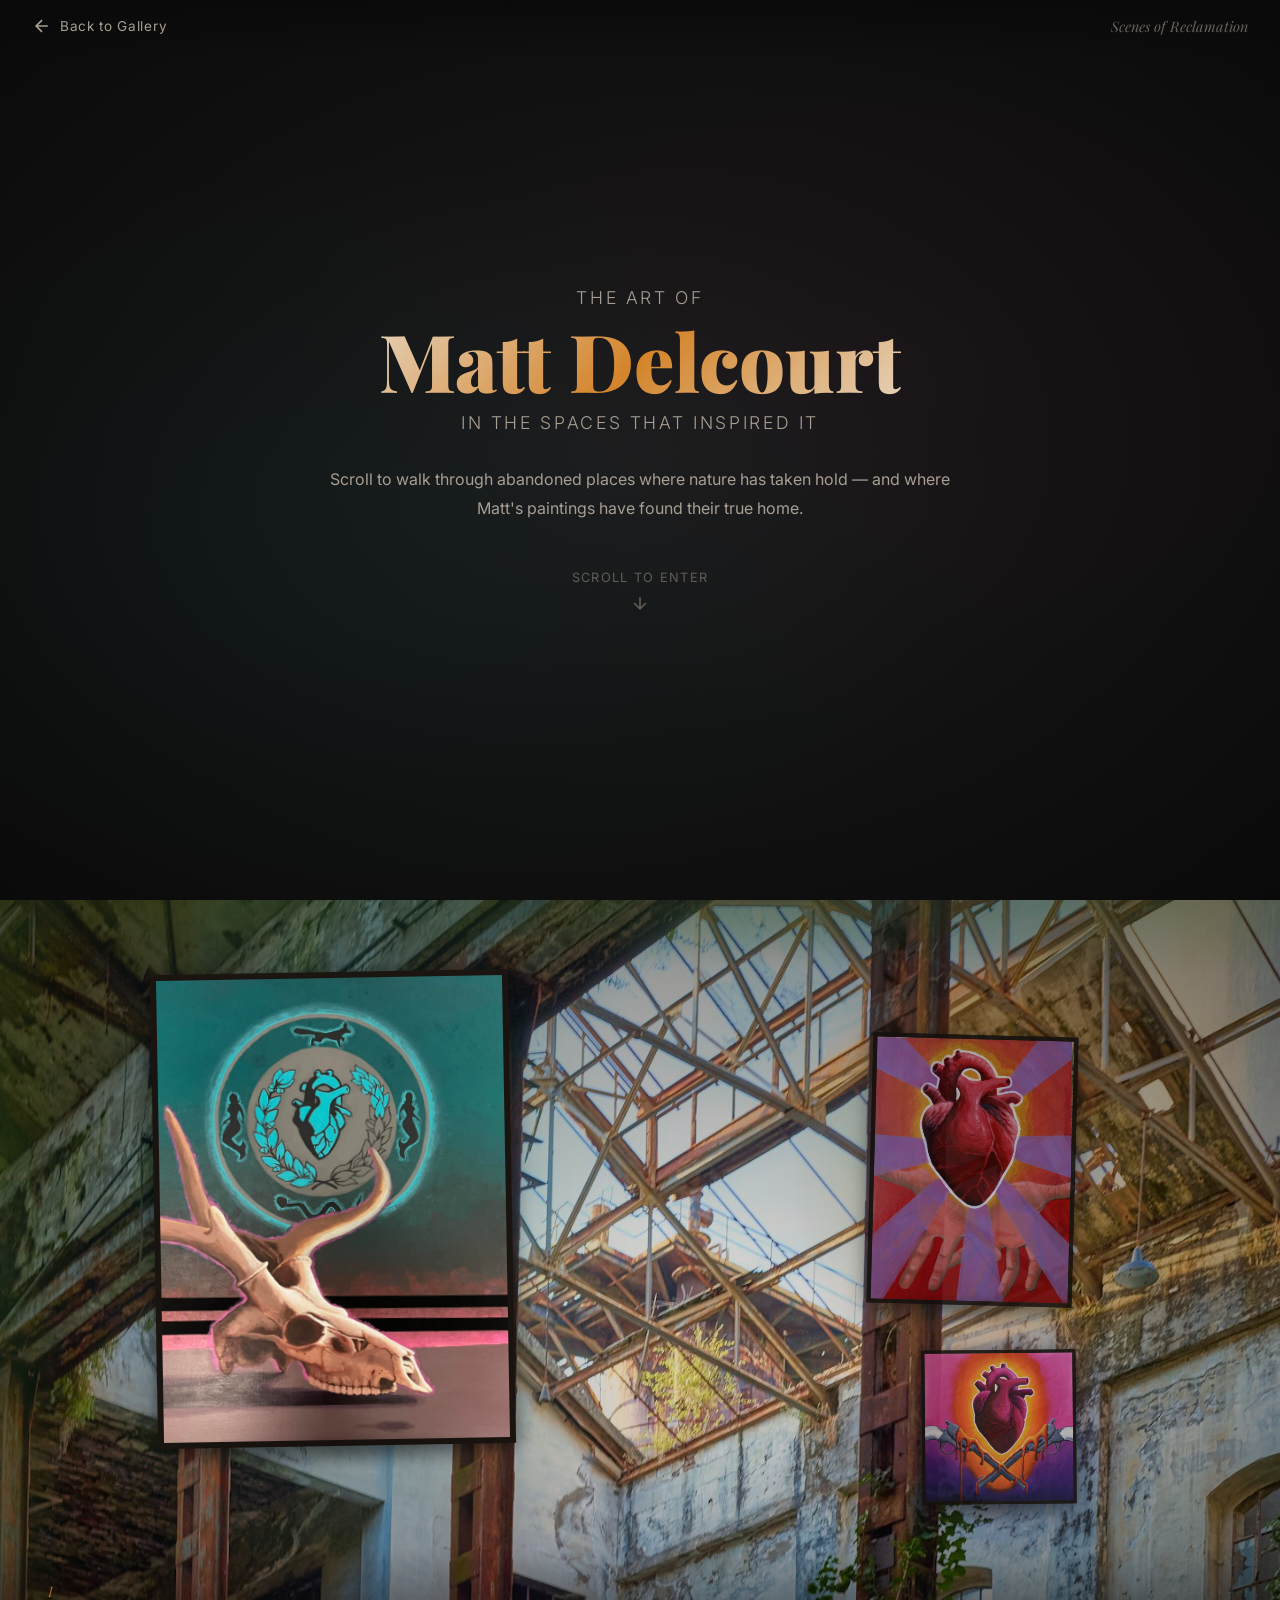
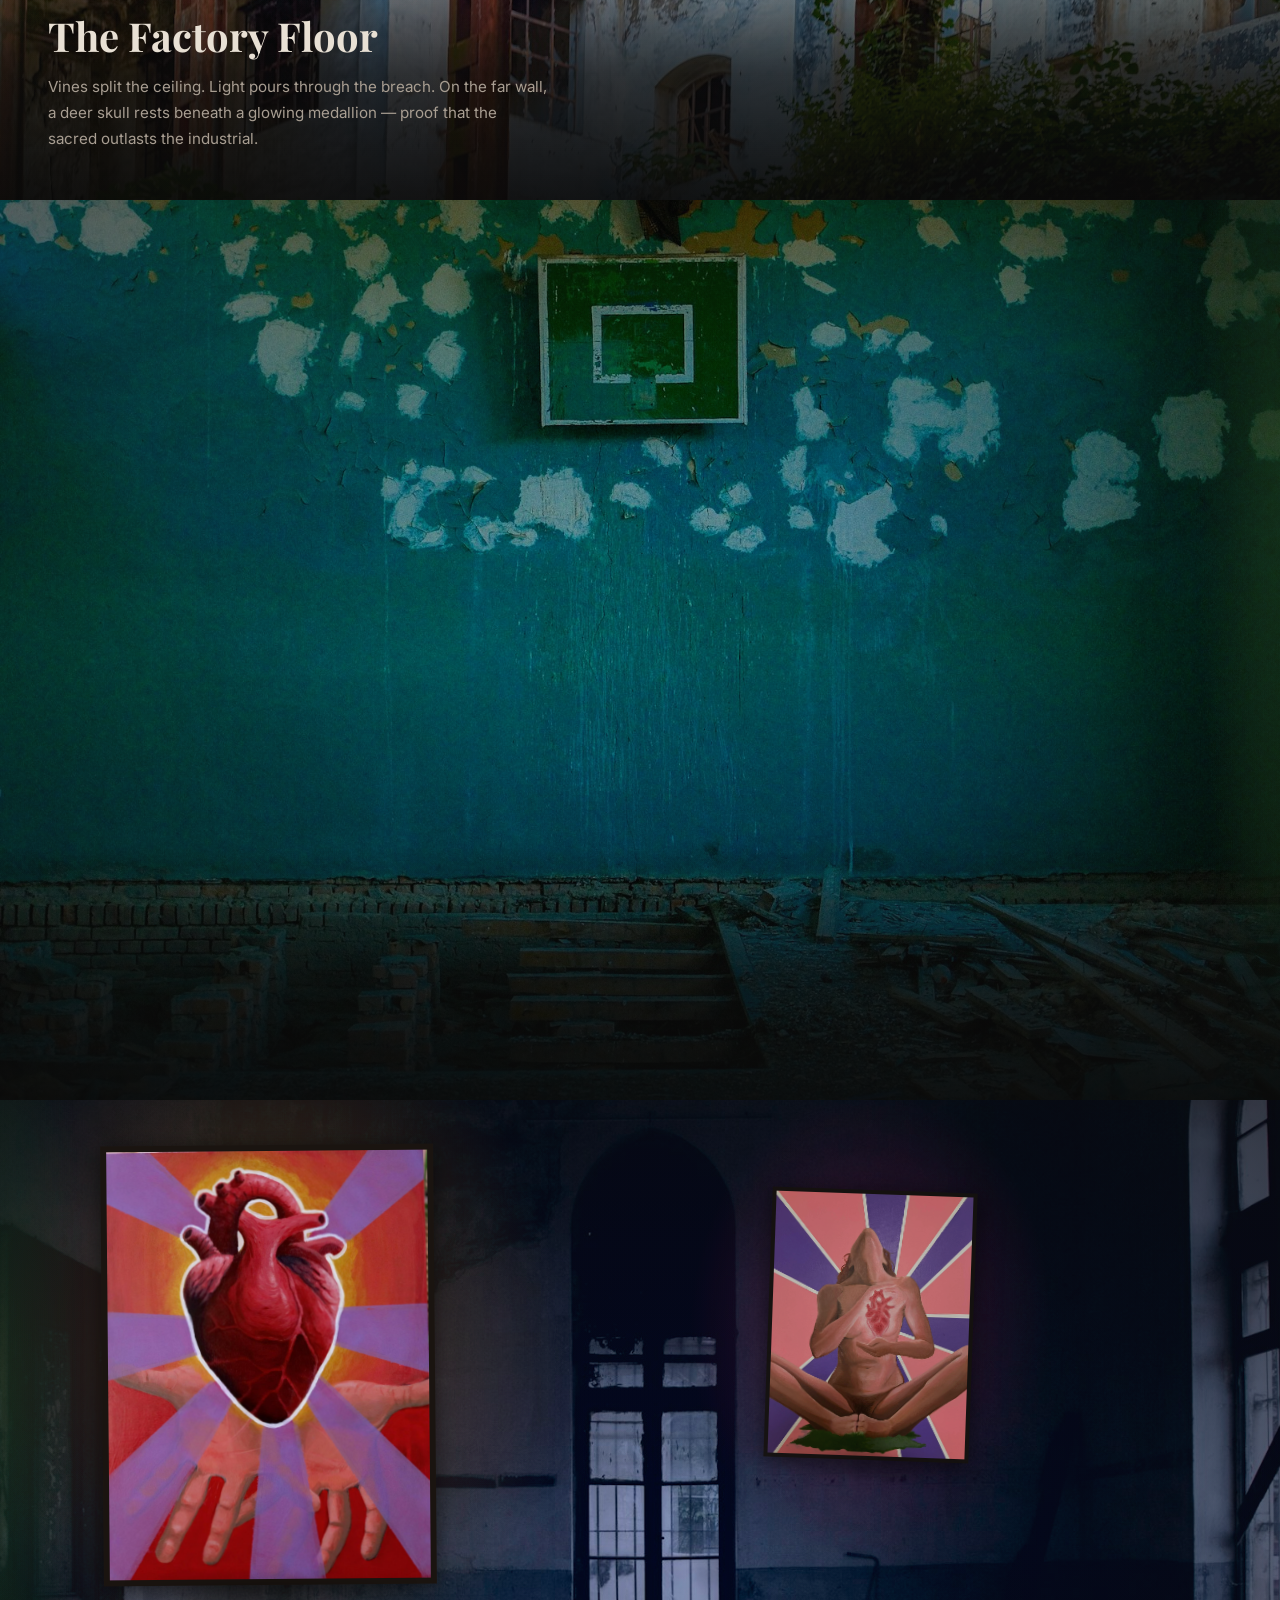
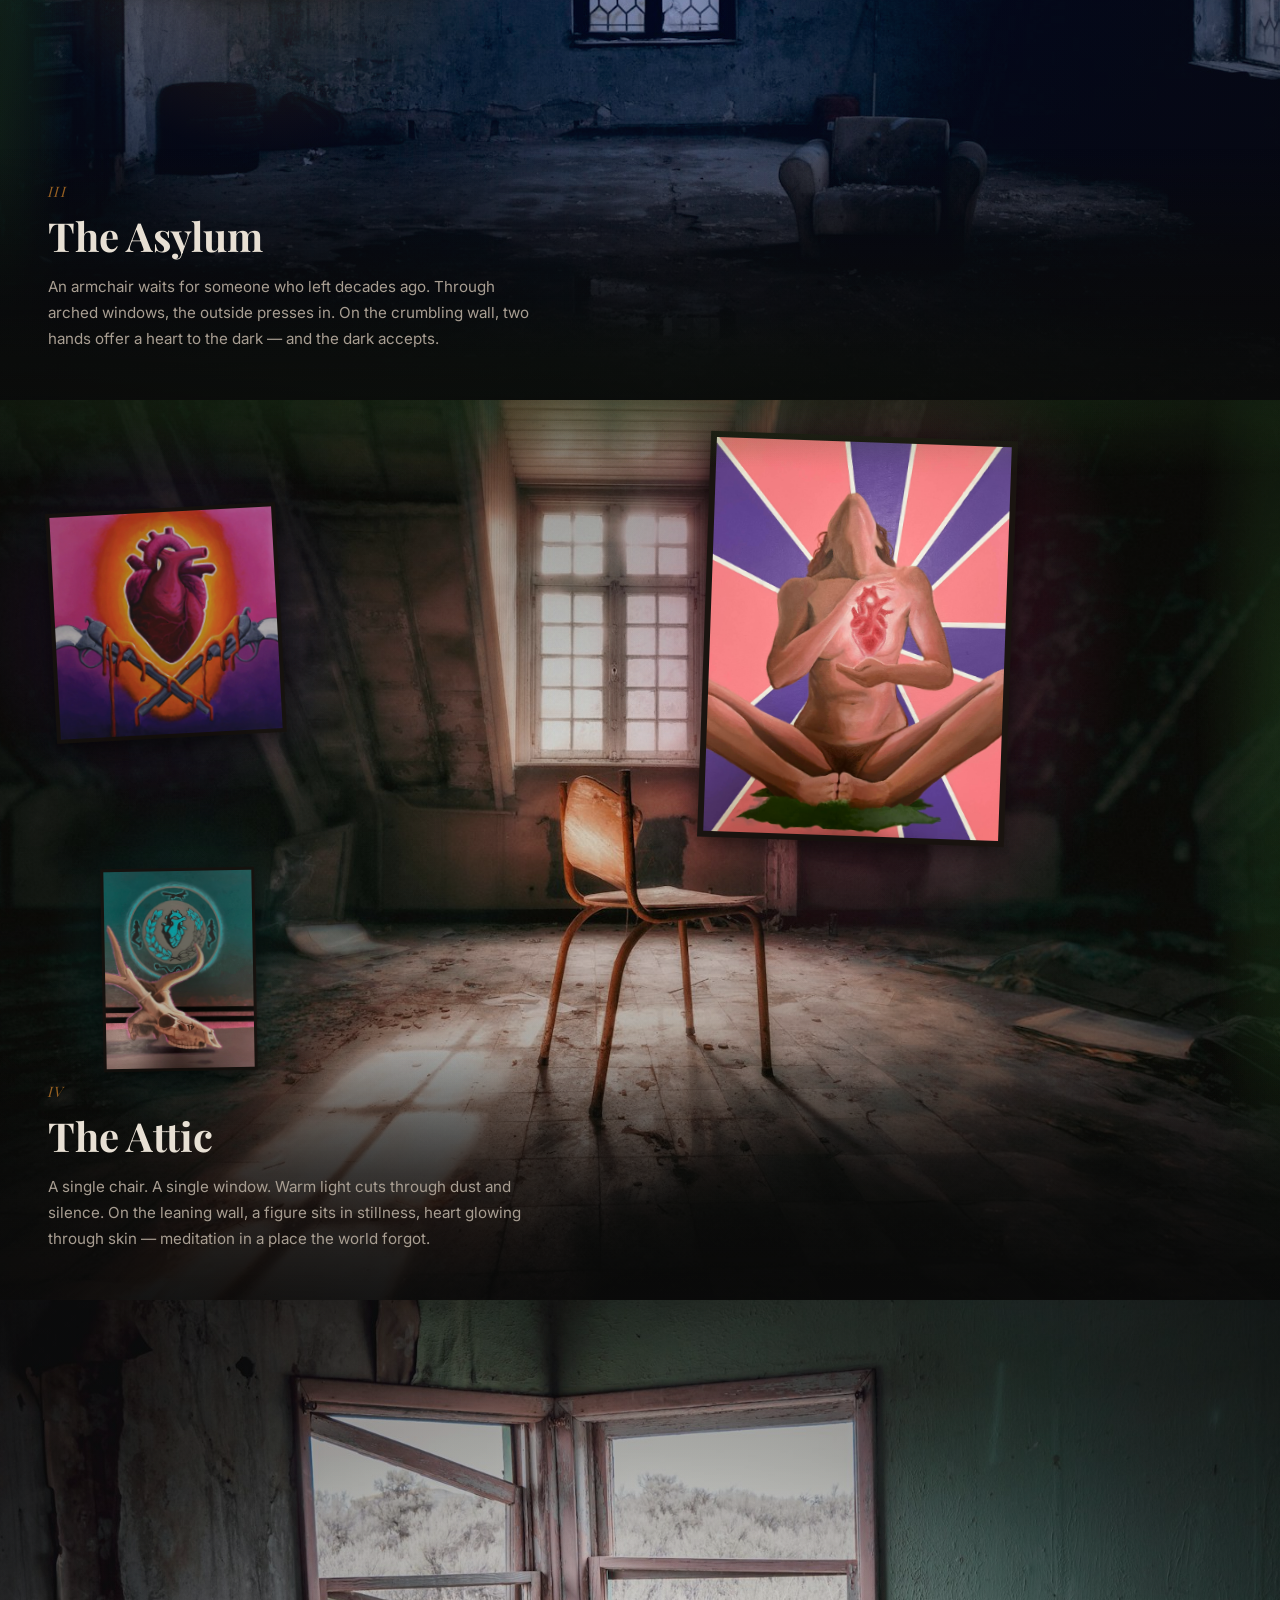
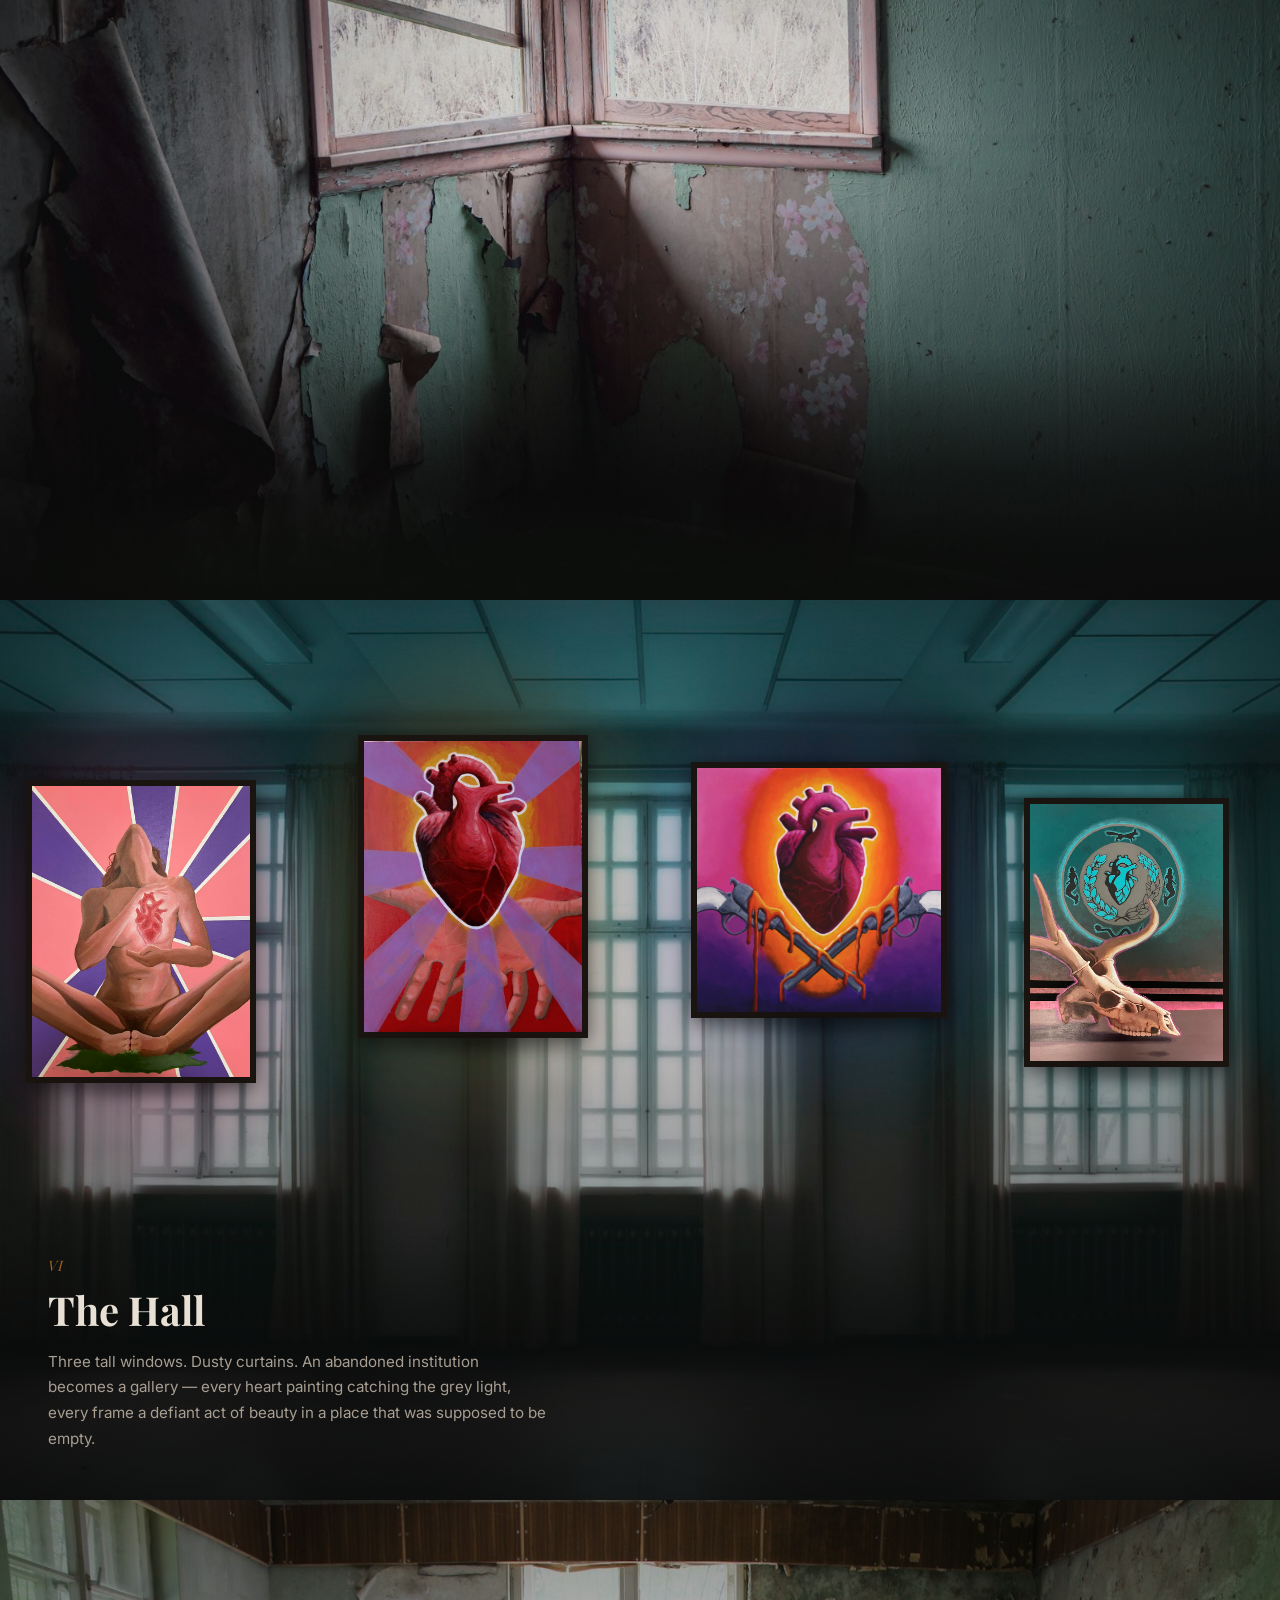
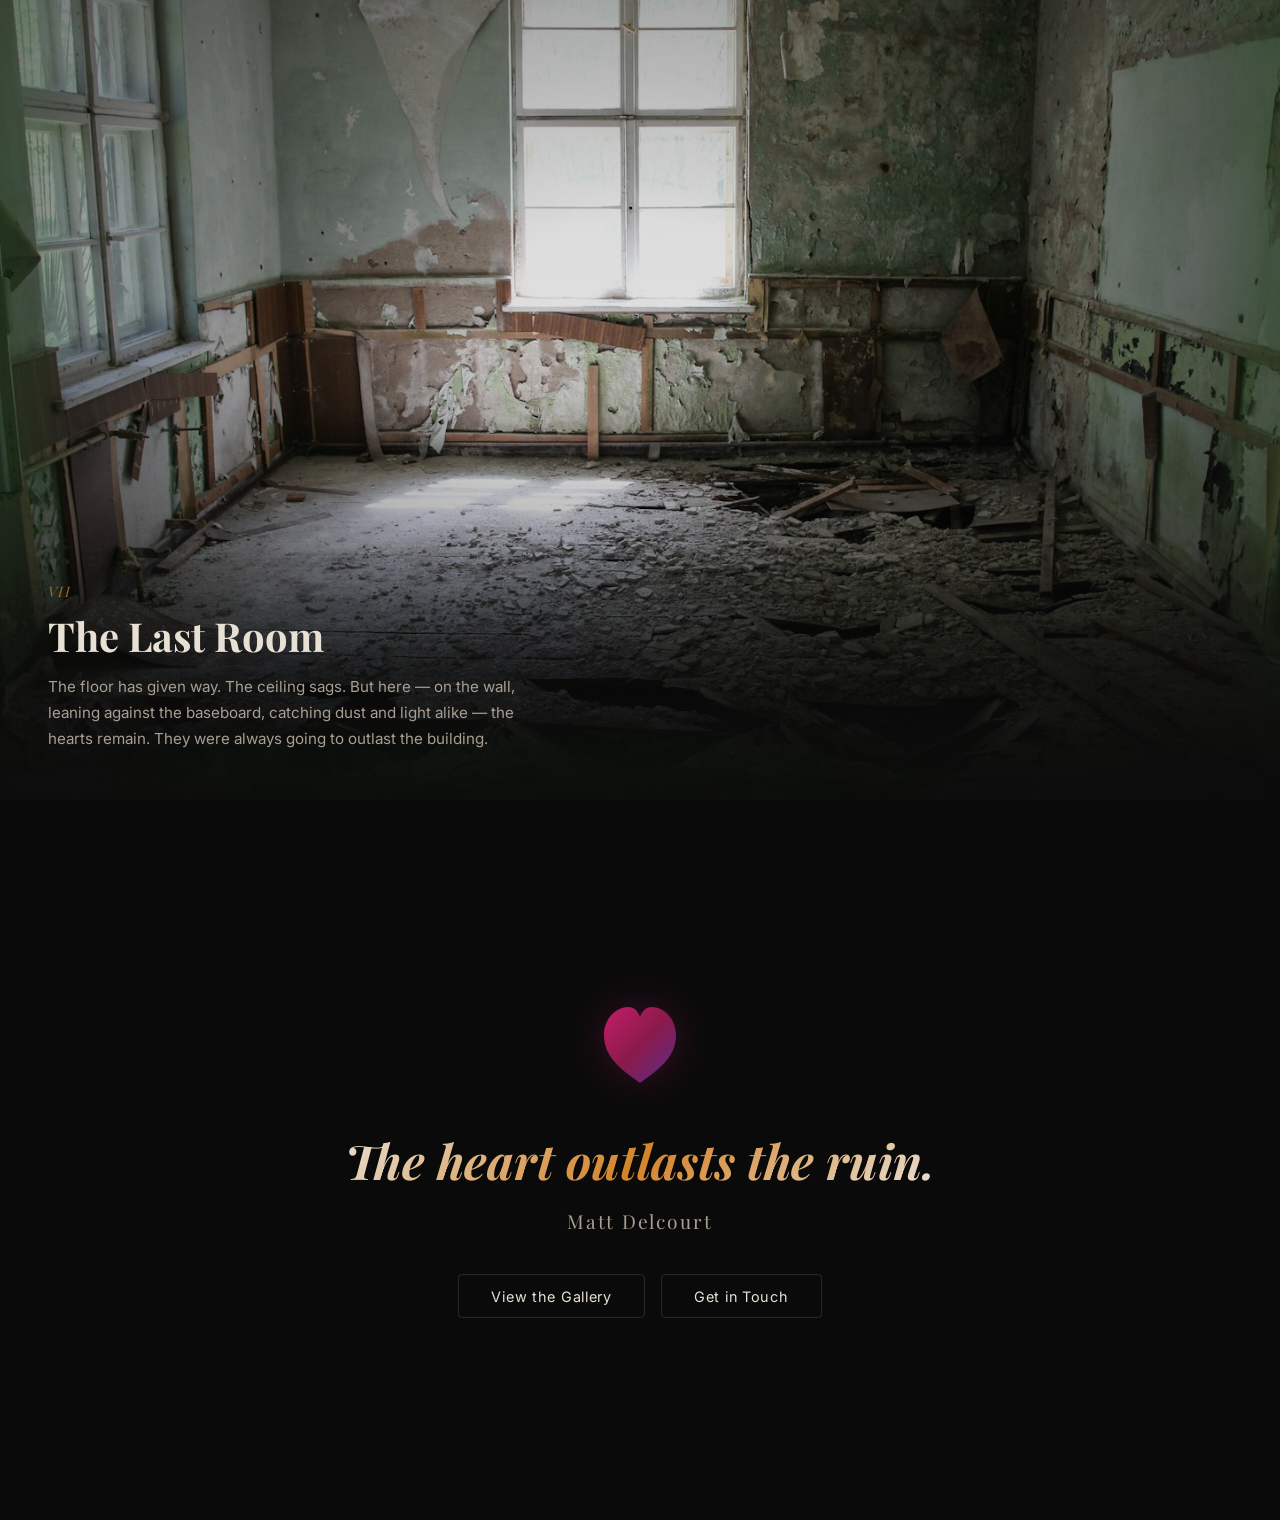
==== scenes.html @ 5489e010 "Add "Scenes of Reclamation" — immersive abandoned spaces gallery 7 real abandoned interior photos (U" ====
<!DOCTYPE html>
<html lang="en">
<head>
  <meta charset="UTF-8">
  <meta name="viewport" content="width=device-width, initial-scale=1.0">
  <title>Matt Delcourt — Scenes of Reclamation</title>
  <meta name="description" content="Matt Delcourt's paintings displayed in abandoned spaces reclaimed by nature. An immersive virtual gallery experience.">
  <link rel="preconnect" href="https://fonts.googleapis.com">
  <link rel="preconnect" href="https://fonts.gstatic.com" crossorigin>
  <link href="https://fonts.googleapis.com/css2?family=Playfair+Display:ital,wght@0,400;0,700;0,900;1,400&family=Inter:wght@300;400;500&display=swap" rel="stylesheet">
  <link rel="icon" href="data:image/svg+xml,<svg xmlns='http://www.w3.org/2000/svg' viewBox='0 0 100 100'><text y='.9em' font-size='90'>&#x1FAC0;</text></svg>">
  <link rel="stylesheet" href="css/scenes.css">
</head>
<body>

  <!-- Navigation back to main site -->
  <nav class="scenes-nav">
    <a href="index.html" class="nav-back">
      <svg viewBox="0 0 24 24" fill="none" stroke="currentColor" stroke-width="2" width="20" height="20">
        <path d="M19 12H5M12 19l-7-7 7-7"/>
      </svg>
      <span>Back to Gallery</span>
    </a>
    <span class="nav-title">Scenes of Reclamation</span>
  </nav>

  <!-- Scroll progress indicator -->
  <div class="scroll-progress">
    <div class="scroll-progress-bar"></div>
  </div>

  <!-- ============================================= -->
  <!-- INTRO                                         -->
  <!-- ============================================= -->
  <section class="scene-intro">
    <div class="intro-overlay"></div>
    <div class="intro-content">
      <h1>
        <span class="intro-small">The Art of</span>
        <span class="intro-name">Matt Delcourt</span>
        <span class="intro-small">in the spaces that inspired it</span>
      </h1>
      <p class="intro-desc">Scroll to walk through abandoned places where nature has taken hold — and where Matt's paintings have found their true home.</p>
      <div class="scroll-hint">
        <span>Scroll to enter</span>
        <svg viewBox="0 0 24 24" fill="none" stroke="currentColor" stroke-width="2" width="20" height="20">
          <path d="M12 5v14M5 12l7 7 7-7"/>
        </svg>
      </div>
    </div>
  </section>

  <!-- ============================================= -->
  <!-- SCENE 1: THE FACTORY — Painting 1             -->
  <!-- ============================================= -->
  <section class="scene" id="scene-1">
    <div class="scene-bg" style="background-image: url('images/scenes/factory.jpg')"></div>
    <div class="scene-darkness"></div>

    <!-- Vines overlay -->
    <div class="scene-vines scene-vines-top"></div>
    <div class="scene-vines scene-vines-left"></div>

    <div class="scene-gallery">
      <!-- Main painting on the wall -->
      <div class="wall-painting main-painting" style="--glow-color: #0d7377; --painting-top: 8%; --painting-left: 12%; --painting-width: 28%; --painting-rotate: -1deg;">
        <div class="painting-wrapper">
          <div class="frame">
            <img src="images/painting1.jpeg" alt="Cycle of the Sacred — deer skull beneath mystical medallion">
          </div>
          <div class="frame-shadow"></div>
          <div class="wall-glow"></div>
        </div>
      </div>

      <!-- Companion painting (filtered version of painting 3) -->
      <div class="wall-painting companion-painting" style="--glow-color: #d4842a; --painting-top: 15%; --painting-left: 68%; --painting-width: 16%; --painting-rotate: 1.5deg;">
        <div class="painting-wrapper">
          <div class="frame frame-small">
            <img src="images/painting3.jpeg" alt="The Offering">
          </div>
          <div class="frame-shadow"></div>
          <div class="wall-glow"></div>
        </div>
      </div>

      <!-- Small companion (painting 4 detail) -->
      <div class="wall-painting companion-painting" style="--glow-color: #5b2d8e; --painting-top: 50%; --painting-left: 72%; --painting-width: 12%; --painting-rotate: -0.5deg;">
        <div class="painting-wrapper">
          <div class="frame frame-tiny">
            <img src="images/painting4.jpeg" alt="Armored & Unguarded">
          </div>
          <div class="frame-shadow"></div>
          <div class="wall-glow"></div>
        </div>
      </div>
    </div>

    <div class="scene-caption">
      <div class="caption-inner reveal">
        <span class="caption-number">I</span>
        <h2>The Factory Floor</h2>
        <p>Vines split the ceiling. Light pours through the breach. On the far wall, a deer skull rests beneath a glowing medallion — proof that the sacred outlasts the industrial.</p>
      </div>
    </div>
  </section>

  <!-- ============================================= -->
  <!-- SCENE 2: THE GYMNASIUM — Painting 4           -->
  <!-- ============================================= -->
  <section class="scene" id="scene-2">
    <div class="scene-bg" style="background-image: url('images/scenes/gymnasium.jpg')"></div>
    <div class="scene-darkness"></div>

    <div class="scene-vines scene-vines-right"></div>

    <div class="scene-gallery">
      <!-- Main painting — heart and revolvers -->
      <div class="wall-painting main-painting" style="--glow-color: #c41e6a; --painting-top: 6%; --painting-left: 30%; --painting-width: 30%; --painting-rotate: 0deg;">
        <div class="painting-wrapper">
          <div class="frame">
            <img src="images/painting4.jpeg" alt="Armored & Unguarded — anatomical heart above crossed revolvers">
          </div>
          <div class="frame-shadow"></div>
          <div class="wall-glow"></div>
        </div>
      </div>

      <!-- Companion left -->
      <div class="wall-painting companion-painting" style="--glow-color: #0d7377; --painting-top: 12%; --painting-left: 5%; --painting-width: 15%; --painting-rotate: -2deg;">
        <div class="painting-wrapper">
          <div class="frame frame-small">
            <img src="images/painting1.jpeg" alt="Cycle of the Sacred">
          </div>
          <div class="frame-shadow"></div>
          <div class="wall-glow"></div>
        </div>
      </div>

      <!-- Companion right -->
      <div class="wall-painting companion-painting" style="--glow-color: #d4842a; --painting-top: 18%; --painting-left: 72%; --painting-width: 14%; --painting-rotate: 1deg;">
        <div class="painting-wrapper">
          <div class="frame frame-small">
            <img src="images/painting2.jpeg" alt="The Seat of Knowing">
          </div>
          <div class="frame-shadow"></div>
          <div class="wall-glow"></div>
        </div>
      </div>
    </div>

    <div class="scene-caption">
      <div class="caption-inner reveal">
        <span class="caption-number">II</span>
        <h2>The Gymnasium</h2>
        <p>The basketball hoop rusts. The teal paint peels in slow surrender. But here, above the rubble, a heart blazes between crossed revolvers — defiant, unapologetic, alive.</p>
      </div>
    </div>
  </section>

  <!-- ============================================= -->
  <!-- SCENE 3: THE ARCHED ROOM — Painting 3         -->
  <!-- ============================================= -->
  <section class="scene" id="scene-3">
    <div class="scene-bg" style="background-image: url('images/scenes/arched-room.jpg')"></div>
    <div class="scene-darkness scene-darkness-heavy"></div>

    <div class="scene-vines scene-vines-left"></div>
    <div class="scene-vines scene-vines-bottom"></div>

    <div class="scene-gallery">
      <!-- Main painting — heart in hands -->
      <div class="wall-painting main-painting" style="--glow-color: #d4842a; --painting-top: 5%; --painting-left: 8%; --painting-width: 26%; --painting-rotate: -0.5deg;">
        <div class="painting-wrapper">
          <div class="frame">
            <img src="images/painting3.jpeg" alt="The Offering — anatomical heart held by open hands">
          </div>
          <div class="frame-shadow"></div>
          <div class="wall-glow"></div>
        </div>
      </div>

      <!-- Companion on right wall (near window) -->
      <div class="wall-painting companion-painting" style="--glow-color: #c41e6a; --painting-top: 10%; --painting-left: 60%; --painting-width: 16%; --painting-rotate: 2deg;">
        <div class="painting-wrapper">
          <div class="frame frame-small">
            <img src="images/painting2.jpeg" alt="The Seat of Knowing">
          </div>
          <div class="frame-shadow"></div>
          <div class="wall-glow"></div>
        </div>
      </div>
    </div>

    <div class="scene-caption">
      <div class="caption-inner reveal">
        <span class="caption-number">III</span>
        <h2>The Asylum</h2>
        <p>An armchair waits for someone who left decades ago. Through arched windows, the outside presses in. On the crumbling wall, two hands offer a heart to the dark — and the dark accepts.</p>
      </div>
    </div>
  </section>

  <!-- ============================================= -->
  <!-- SCENE 4: THE ATTIC — Painting 2               -->
  <!-- ============================================= -->
  <section class="scene" id="scene-4">
    <div class="scene-bg" style="background-image: url('images/scenes/attic.jpg')"></div>
    <div class="scene-darkness"></div>

    <div class="scene-vines scene-vines-right"></div>
    <div class="scene-vines scene-vines-top"></div>

    <div class="scene-gallery">
      <!-- Main painting — meditative figure -->
      <div class="wall-painting main-painting" style="--glow-color: #c41e6a; --painting-top: 4%; --painting-left: 55%; --painting-width: 24%; --painting-rotate: 2deg;">
        <div class="painting-wrapper">
          <div class="frame">
            <img src="images/painting2.jpeg" alt="The Seat of Knowing — meditative figure with glowing heart">
          </div>
          <div class="frame-shadow"></div>
          <div class="wall-glow"></div>
        </div>
      </div>

      <!-- Companion left wall -->
      <div class="wall-painting companion-painting" style="--glow-color: #5b2d8e; --painting-top: 12%; --painting-left: 4%; --painting-width: 18%; --painting-rotate: -3deg;">
        <div class="painting-wrapper">
          <div class="frame frame-small">
            <img src="images/painting4.jpeg" alt="Armored & Unguarded">
          </div>
          <div class="frame-shadow"></div>
          <div class="wall-glow"></div>
        </div>
      </div>

      <!-- Companion small -->
      <div class="wall-painting companion-painting" style="--glow-color: #0d7377; --painting-top: 52%; --painting-left: 8%; --painting-width: 12%; --painting-rotate: -1deg;">
        <div class="painting-wrapper">
          <div class="frame frame-tiny">
            <img src="images/painting1.jpeg" alt="Cycle of the Sacred">
          </div>
          <div class="frame-shadow"></div>
          <div class="wall-glow"></div>
        </div>
      </div>
    </div>

    <div class="scene-caption">
      <div class="caption-inner reveal">
        <span class="caption-number">IV</span>
        <h2>The Attic</h2>
        <p>A single chair. A single window. Warm light cuts through dust and silence. On the leaning wall, a figure sits in stillness, heart glowing through skin — meditation in a place the world forgot.</p>
      </div>
    </div>
  </section>

  <!-- ============================================= -->
  <!-- SCENE 5: CORNER ROOM — All paintings          -->
  <!-- ============================================= -->
  <section class="scene" id="scene-5">
    <div class="scene-bg" style="background-image: url('images/scenes/corner-room.jpg')"></div>
    <div class="scene-darkness"></div>

    <div class="scene-vines scene-vines-bottom"></div>

    <div class="scene-gallery">
      <!-- Painting leaning against wall left -->
      <div class="wall-painting leaning-painting" style="--glow-color: #0d7377; --painting-top: 40%; --painting-left: 5%; --painting-width: 20%; --painting-rotate: -8deg;">
        <div class="painting-wrapper">
          <div class="frame">
            <img src="images/painting1.jpeg" alt="Cycle of the Sacred">
          </div>
          <div class="frame-shadow"></div>
          <div class="wall-glow"></div>
        </div>
      </div>

      <!-- Painting on right wall -->
      <div class="wall-painting main-painting" style="--glow-color: #c41e6a; --painting-top: 8%; --painting-left: 60%; --painting-width: 22%; --painting-rotate: 1deg;">
        <div class="painting-wrapper">
          <div class="frame">
            <img src="images/painting2.jpeg" alt="The Seat of Knowing">
          </div>
          <div class="frame-shadow"></div>
          <div class="wall-glow"></div>
        </div>
      </div>

      <!-- Small painting near window -->
      <div class="wall-painting companion-painting" style="--glow-color: #d4842a; --painting-top: 20%; --painting-left: 30%; --painting-width: 13%; --painting-rotate: 0deg;">
        <div class="painting-wrapper">
          <div class="frame frame-small">
            <img src="images/painting3.jpeg" alt="The Offering">
          </div>
          <div class="frame-shadow"></div>
          <div class="wall-glow"></div>
        </div>
      </div>
    </div>

    <div class="scene-caption">
      <div class="caption-inner reveal">
        <span class="caption-number">V</span>
        <h2>The Corner Room</h2>
        <p>Floral wallpaper peels to reveal green paint beneath. Through a broken corner window, the desert watches. Someone left these paintings here — or maybe the paintings chose to stay.</p>
      </div>
    </div>
  </section>

  <!-- ============================================= -->
  <!-- SCENE 6: THE HALL — Salon-style arrangement   -->
  <!-- ============================================= -->
  <section class="scene" id="scene-6">
    <div class="scene-bg" style="background-image: url('images/scenes/hall.jpg')"></div>
    <div class="scene-darkness scene-darkness-light"></div>

    <div class="scene-gallery salon-gallery">
      <!-- Salon-style: all 4 paintings arranged between the windows -->
      <div class="wall-painting main-painting" style="--glow-color: #c41e6a; --painting-top: 20%; --painting-left: 2%; --painting-width: 18%; --painting-rotate: 0deg;">
        <div class="painting-wrapper">
          <div class="frame">
            <img src="images/painting2.jpeg" alt="The Seat of Knowing">
          </div>
          <div class="frame-shadow"></div>
          <div class="wall-glow"></div>
        </div>
      </div>

      <div class="wall-painting main-painting" style="--glow-color: #d4842a; --painting-top: 15%; --painting-left: 28%; --painting-width: 18%; --painting-rotate: 0deg;">
        <div class="painting-wrapper">
          <div class="frame">
            <img src="images/painting3.jpeg" alt="The Offering">
          </div>
          <div class="frame-shadow"></div>
          <div class="wall-glow"></div>
        </div>
      </div>

      <div class="wall-painting main-painting" style="--glow-color: #5b2d8e; --painting-top: 18%; --painting-left: 54%; --painting-width: 20%; --painting-rotate: 0deg;">
        <div class="painting-wrapper">
          <div class="frame">
            <img src="images/painting4.jpeg" alt="Armored & Unguarded">
          </div>
          <div class="frame-shadow"></div>
          <div class="wall-glow"></div>
        </div>
      </div>

      <div class="wall-painting main-painting" style="--glow-color: #0d7377; --painting-top: 22%; --painting-left: 80%; --painting-width: 16%; --painting-rotate: 0deg;">
        <div class="painting-wrapper">
          <div class="frame">
            <img src="images/painting1.jpeg" alt="Cycle of the Sacred">
          </div>
          <div class="frame-shadow"></div>
          <div class="wall-glow"></div>
        </div>
      </div>
    </div>

    <div class="scene-caption">
      <div class="caption-inner reveal">
        <span class="caption-number">VI</span>
        <h2>The Hall</h2>
        <p>Three tall windows. Dusty curtains. An abandoned institution becomes a gallery — every heart painting catching the grey light, every frame a defiant act of beauty in a place that was supposed to be empty.</p>
      </div>
    </div>
  </section>

  <!-- ============================================= -->
  <!-- SCENE 7: PEELING ROOM — Grand finale          -->
  <!-- ============================================= -->
  <section class="scene" id="scene-7">
    <div class="scene-bg" style="background-image: url('images/scenes/peeling-room.jpg')"></div>
    <div class="scene-darkness"></div>

    <div class="scene-vines scene-vines-left"></div>
    <div class="scene-vines scene-vines-right"></div>
    <div class="scene-vines scene-vines-bottom"></div>

    <div class="scene-gallery">
      <!-- Central large painting -->
      <div class="wall-painting main-painting" style="--glow-color: #d4842a; --painting-top: 3%; --painting-left: 55%; --painting-width: 26%; --painting-rotate: 0.5deg;">
        <div class="painting-wrapper">
          <div class="frame">
            <img src="images/painting3.jpeg" alt="The Offering">
          </div>
          <div class="frame-shadow"></div>
          <div class="wall-glow"></div>
        </div>
      </div>

      <!-- Left wall -->
      <div class="wall-painting companion-painting" style="--glow-color: #0d7377; --painting-top: 8%; --painting-left: 3%; --painting-width: 22%; --painting-rotate: -2deg;">
        <div class="painting-wrapper">
          <div class="frame frame-small">
            <img src="images/painting1.jpeg" alt="Cycle of the Sacred">
          </div>
          <div class="frame-shadow"></div>
          <div class="wall-glow"></div>
        </div>
      </div>

      <!-- Leaning against baseboard -->
      <div class="wall-painting leaning-painting" style="--glow-color: #5b2d8e; --painting-top: 55%; --painting-left: 65%; --painting-width: 16%; --painting-rotate: 5deg;">
        <div class="painting-wrapper">
          <div class="frame">
            <img src="images/painting4.jpeg" alt="Armored & Unguarded">
          </div>
          <div class="frame-shadow"></div>
          <div class="wall-glow"></div>
        </div>
      </div>
    </div>

    <div class="scene-caption">
      <div class="caption-inner reveal">
        <span class="caption-number">VII</span>
        <h2>The Last Room</h2>
        <p>The floor has given way. The ceiling sags. But here — on the wall, leaning against the baseboard, catching dust and light alike — the hearts remain. They were always going to outlast the building.</p>
      </div>
    </div>
  </section>

  <!-- ============================================= -->
  <!-- OUTRO                                         -->
  <!-- ============================================= -->
  <section class="scene-outro">
    <div class="outro-content reveal">
      <svg viewBox="0 0 200 220" class="outro-heart" aria-hidden="true">
        <defs>
          <linearGradient id="heartGrad" x1="0%" y1="0%" x2="100%" y2="100%">
            <stop offset="0%" style="stop-color:#c41e6a"/>
            <stop offset="50%" style="stop-color:#8b1a4a"/>
            <stop offset="100%" style="stop-color:#5b2d8e"/>
          </linearGradient>
        </defs>
        <path fill="url(#heartGrad)" d="M100,200 C60,170 10,140 10,80 C10,40 40,10 70,10 C85,10 95,20 100,35 C105,20 115,10 130,10 C160,10 190,40 190,80 C190,140 140,170 100,200Z"/>
      </svg>
      <h2>The heart outlasts the ruin.</h2>
      <p class="outro-artist">Matt Delcourt</p>
      <div class="outro-links">
        <a href="index.html" class="outro-link">View the Gallery</a>
        <a href="index.html#contact" class="outro-link">Get in Touch</a>
      </div>
    </div>
  </section>

  <script src="js/scenes.js"></script>
</body>
</html>
---- css/scenes.css ----
/* ============================================= */
/* SCENES PAGE — Immersive Gallery               */
/* ============================================= */
:root {
  --bg-dark: #0a0a0a;
  --text: #e8e0d4;
  --text-dim: #a89e92;
  --teal: #0d7377;
  --magenta: #c41e6a;
  --purple: #5b2d8e;
  --gold: #d4842a;
  --moss: #2d5a27;
  --font-heading: 'Playfair Display', Georgia, serif;
  --font-body: 'Inter', -apple-system, sans-serif;
}

*, *::before, *::after {
  margin: 0;
  padding: 0;
  box-sizing: border-box;
}

html {
  scroll-behavior: smooth;
  overflow-x: hidden;
  scroll-snap-type: y proximity;
}

body {
  font-family: var(--font-body);
  background: var(--bg-dark);
  color: var(--text);
  overflow-x: hidden;
  -webkit-font-smoothing: antialiased;
}

/* ============================================= */
/* NAVIGATION                                    */
/* ============================================= */
.scenes-nav {
  position: fixed;
  top: 0;
  left: 0;
  right: 0;
  z-index: 1000;
  display: flex;
  align-items: center;
  justify-content: space-between;
  padding: 1rem 2rem;
  background: linear-gradient(180deg, #0a0a0ae0 0%, transparent 100%);
  pointer-events: none;
}

.nav-back {
  display: flex;
  align-items: center;
  gap: 0.5rem;
  color: var(--text-dim);
  text-decoration: none;
  font-size: 0.85rem;
  letter-spacing: 0.05em;
  transition: color 0.3s;
  pointer-events: auto;
}

.nav-back:hover {
  color: var(--text);
}

.nav-title {
  font-family: var(--font-heading);
  font-style: italic;
  font-size: 0.9rem;
  color: var(--text-dim);
  opacity: 0.6;
}

/* ============================================= */
/* SCROLL PROGRESS                               */
/* ============================================= */
.scroll-progress {
  position: fixed;
  top: 0;
  left: 0;
  right: 0;
  height: 3px;
  z-index: 1001;
  background: transparent;
}

.scroll-progress-bar {
  height: 100%;
  width: 0%;
  background: linear-gradient(90deg, var(--teal), var(--magenta), var(--purple), var(--gold));
  transition: width 0.1s;
}

/* ============================================= */
/* INTRO SECTION                                 */
/* ============================================= */
.scene-intro {
  position: relative;
  min-height: 100vh;
  display: flex;
  align-items: center;
  justify-content: center;
  background: var(--bg-dark);
  scroll-snap-align: start;
}

.intro-overlay {
  position: absolute;
  inset: 0;
  background:
    radial-gradient(ellipse at 30% 60%, #0d737710 0%, transparent 50%),
    radial-gradient(ellipse at 70% 40%, #c41e6a08 0%, transparent 50%),
    radial-gradient(ellipse at 50% 50%, #1a1a1a 0%, var(--bg-dark) 100%);
}

.intro-content {
  position: relative;
  z-index: 2;
  text-align: center;
  padding: 2rem;
  max-width: 700px;
  animation: fade-in 1.5s ease-out;
}

.intro-small {
  display: block;
  font-family: var(--font-body);
  font-size: clamp(0.9rem, 2vw, 1.1rem);
  font-weight: 300;
  letter-spacing: 0.15em;
  text-transform: uppercase;
  color: var(--text-dim);
  margin-bottom: 0.3rem;
}

.intro-name {
  display: block;
  font-family: var(--font-heading);
  font-size: clamp(3rem, 8vw, 5rem);
  font-weight: 900;
  line-height: 1.1;
  margin: 0.5rem 0;
  background: linear-gradient(135deg, var(--text) 0%, var(--gold) 50%, var(--text) 100%);
  -webkit-background-clip: text;
  -webkit-text-fill-color: transparent;
  background-clip: text;
}

.intro-desc {
  font-size: 1rem;
  color: var(--text-dim);
  line-height: 1.8;
  margin: 2rem 0;
}

.scroll-hint {
  display: flex;
  flex-direction: column;
  align-items: center;
  gap: 0.5rem;
  margin-top: 3rem;
  font-size: 0.8rem;
  letter-spacing: 0.1em;
  text-transform: uppercase;
  color: var(--text-dim);
  opacity: 0.5;
  animation: scroll-pulse 2s ease-in-out infinite;
}

@keyframes scroll-pulse {
  0%, 100% { transform: translateY(0); opacity: 0.5; }
  50% { transform: translateY(8px); opacity: 0.8; }
}

@keyframes fade-in {
  from { opacity: 0; transform: translateY(20px); }
  to { opacity: 1; transform: translateY(0); }
}

/* ============================================= */
/* SCENE SECTIONS                                */
/* ============================================= */
.scene {
  position: relative;
  min-height: 100vh;
  width: 100%;
  overflow: hidden;
  scroll-snap-align: start;
}

/* Background photo */
.scene-bg {
  position: absolute;
  inset: 0;
  background-size: cover;
  background-position: center;
  background-repeat: no-repeat;
  z-index: 1;
}

/* Darkness overlay to set mood and improve painting contrast */
.scene-darkness {
  position: absolute;
  inset: 0;
  background:
    radial-gradient(ellipse at center, transparent 20%, #0a0a0a80 100%),
    linear-gradient(180deg, #0a0a0a30 0%, #0a0a0a20 50%, #0a0a0a60 100%);
  z-index: 2;
}

.scene-darkness-heavy {
  background:
    radial-gradient(ellipse at center, transparent 10%, #0a0a0aa0 100%),
    linear-gradient(180deg, #0a0a0a50 0%, #0a0a0a30 50%, #0a0a0a70 100%);
}

.scene-darkness-light {
  background:
    radial-gradient(ellipse at center, transparent 30%, #0a0a0a60 100%),
    linear-gradient(180deg, #0a0a0a20 0%, #0a0a0a10 50%, #0a0a0a40 100%);
}

/* ============================================= */
/* VINE OVERLAYS ON SCENES                       */
/* ============================================= */
.scene-vines {
  position: absolute;
  z-index: 5;
  pointer-events: none;
}

.scene-vines-top {
  top: 0;
  left: 0;
  right: 0;
  height: 120px;
  background:
    radial-gradient(ellipse at 20% 0%, #2d5a2740 0%, transparent 50%),
    radial-gradient(ellipse at 60% 0%, #1a3a1830 0%, transparent 40%),
    radial-gradient(ellipse at 85% 0%, #2d5a2735 0%, transparent 45%);
}

.scene-vines-left {
  top: 0;
  left: 0;
  bottom: 0;
  width: 100px;
  background:
    radial-gradient(ellipse at 0% 30%, #2d5a2750 0%, transparent 60%),
    radial-gradient(ellipse at 0% 70%, #1a3a1840 0%, transparent 50%);
}

.scene-vines-right {
  top: 0;
  right: 0;
  bottom: 0;
  width: 100px;
  background:
    radial-gradient(ellipse at 100% 30%, #2d5a2750 0%, transparent 60%),
    radial-gradient(ellipse at 100% 70%, #1a3a1840 0%, transparent 50%);
}

.scene-vines-bottom {
  bottom: 0;
  left: 0;
  right: 0;
  height: 150px;
  background:
    radial-gradient(ellipse at 30% 100%, #2d5a2760 0%, transparent 50%),
    radial-gradient(ellipse at 70% 100%, #1a3a1850 0%, transparent 45%),
    linear-gradient(0deg, #0a0a0a80 0%, transparent 60%);
}

/* ============================================= */
/* PAINTINGS ON WALLS                            */
/* ============================================= */
.scene-gallery {
  position: absolute;
  inset: 0;
  z-index: 3;
  pointer-events: none;
}

.wall-painting {
  position: absolute;
  top: var(--painting-top, 10%);
  left: var(--painting-left, 10%);
  width: var(--painting-width, 25%);
  transform: rotate(var(--painting-rotate, 0deg));
  pointer-events: auto;
  opacity: 0;
  transition: opacity 1.2s ease-out, transform 1.2s ease-out;
}

.wall-painting.visible {
  opacity: 1;
}

.main-painting.visible {
  animation: painting-arrive 1.5s ease-out forwards;
}

.companion-painting.visible {
  animation: painting-arrive-subtle 1.8s ease-out forwards;
}

.leaning-painting {
  transform-origin: bottom center;
}

@keyframes painting-arrive {
  from {
    opacity: 0;
    transform: rotate(var(--painting-rotate, 0deg)) scale(0.9);
    filter: brightness(0.3);
  }
  to {
    opacity: 1;
    transform: rotate(var(--painting-rotate, 0deg)) scale(1);
    filter: brightness(1);
  }
}

@keyframes painting-arrive-subtle {
  from {
    opacity: 0;
    filter: brightness(0.2);
  }
  to {
    opacity: 0.9;
    filter: brightness(0.85);
  }
}

/* Frame styling */
.frame {
  position: relative;
  border: 6px solid #1a1410;
  box-shadow:
    inset 0 0 0 2px #2a2218,
    inset 0 0 0 4px #1a1410,
    0 4px 20px rgba(0,0,0,0.6);
  background: #1a1410;
  overflow: hidden;
}

.frame img {
  display: block;
  width: 100%;
  height: auto;
}

.frame-small {
  border-width: 4px;
}

.frame-tiny {
  border-width: 3px;
}

/* Shadow beneath frame (as if cast on wall) */
.frame-shadow {
  position: absolute;
  bottom: -15px;
  left: 5%;
  right: 5%;
  height: 20px;
  background: radial-gradient(ellipse, rgba(0,0,0,0.5) 0%, transparent 70%);
  filter: blur(8px);
}

/* Glow effect — painting illuminates the surrounding wall */
.wall-glow {
  position: absolute;
  inset: -40%;
  border-radius: 50%;
  background: radial-gradient(ellipse at center, var(--glow-color, #ffffff20) 0%, transparent 70%);
  opacity: 0;
  z-index: -1;
  pointer-events: none;
  transition: opacity 2s ease;
}

.wall-painting.visible .wall-glow {
  opacity: 0.35;
  animation: glow-pulse 4s ease-in-out infinite alternate;
}

@keyframes glow-pulse {
  from { opacity: 0.25; }
  to { opacity: 0.45; }
}

/* Hover effect on paintings */
.wall-painting:hover .frame {
  box-shadow:
    inset 0 0 0 2px #2a2218,
    inset 0 0 0 4px #1a1410,
    0 8px 40px rgba(0,0,0,0.8),
    0 0 30px var(--glow-color);
  transition: box-shadow 0.4s ease;
}

.wall-painting:hover .wall-glow {
  opacity: 0.6;
}

/* ============================================= */
/* SCENE CAPTIONS                                */
/* ============================================= */
.scene-caption {
  position: absolute;
  bottom: 0;
  left: 0;
  right: 0;
  z-index: 10;
  padding: 2rem 3rem 3rem;
  background: linear-gradient(0deg, #0a0a0ae0 0%, #0a0a0aa0 50%, transparent 100%);
}

.caption-inner {
  max-width: 600px;
}

.caption-number {
  display: block;
  font-family: var(--font-heading);
  font-size: 0.9rem;
  font-style: italic;
  color: var(--gold);
  letter-spacing: 0.1em;
  margin-bottom: 0.5rem;
  opacity: 0.7;
}

.scene-caption h2 {
  font-family: var(--font-heading);
  font-size: clamp(1.5rem, 4vw, 2.5rem);
  font-weight: 700;
  margin-bottom: 0.8rem;
  color: var(--text);
}

.scene-caption p {
  font-size: 0.95rem;
  line-height: 1.7;
  color: var(--text-dim);
  max-width: 500px;
}

/* ============================================= */
/* REVEAL ANIMATION                              */
/* ============================================= */
.reveal {
  opacity: 0;
  transform: translateY(30px);
  transition: opacity 0.8s ease-out, transform 0.8s ease-out;
}

.reveal.visible {
  opacity: 1;
  transform: translateY(0);
}

/* ============================================= */
/* OUTRO                                         */
/* ============================================= */
.scene-outro {
  min-height: 80vh;
  display: flex;
  align-items: center;
  justify-content: center;
  background: var(--bg-dark);
  scroll-snap-align: start;
}

.outro-content {
  text-align: center;
  padding: 3rem 2rem;
}

.outro-heart {
  width: 80px;
  height: 90px;
  margin: 0 auto 2rem;
  filter: drop-shadow(0 0 20px #c41e6a40);
  animation: heartbeat 2s ease-in-out infinite;
}

@keyframes heartbeat {
  0%, 100% { transform: scale(1); }
  15% { transform: scale(1.08); }
  30% { transform: scale(1); }
  45% { transform: scale(1.05); }
  60% { transform: scale(1); }
}

.outro-content h2 {
  font-family: var(--font-heading);
  font-size: clamp(1.8rem, 5vw, 3rem);
  font-weight: 700;
  font-style: italic;
  margin-bottom: 1rem;
  background: linear-gradient(135deg, var(--text) 0%, var(--gold) 50%, var(--text) 100%);
  -webkit-background-clip: text;
  -webkit-text-fill-color: transparent;
  background-clip: text;
}

.outro-artist {
  font-family: var(--font-heading);
  font-size: 1.2rem;
  color: var(--text-dim);
  letter-spacing: 0.1em;
  margin-bottom: 2.5rem;
}

.outro-links {
  display: flex;
  gap: 1rem;
  justify-content: center;
  flex-wrap: wrap;
}

.outro-link {
  display: inline-block;
  padding: 0.8rem 2rem;
  border: 1px solid #ffffff20;
  border-radius: 4px;
  font-size: 0.9rem;
  color: var(--text);
  text-decoration: none;
  letter-spacing: 0.05em;
  transition: all 0.3s ease;
}

.outro-link:hover {
  border-color: var(--teal);
  background: #0d737715;
  transform: translateY(-2px);
}

/* ============================================= */
/* RESPONSIVE                                    */
/* ============================================= */
@media (max-width: 768px) {
  .scene-caption {
    padding: 1.5rem 1.5rem 2rem;
  }

  .scene-caption h2 {
    font-size: 1.4rem;
  }

  .scenes-nav {
    padding: 0.8rem 1rem;
  }

  .nav-title {
    display: none;
  }

  /* Scale paintings up a bit on mobile so they're visible */
  .wall-painting {
    transform: rotate(var(--painting-rotate, 0deg)) scale(1.2);
  }

  .scene-vines-left,
  .scene-vines-right {
    width: 50px;
  }
}

@media (max-width: 480px) {
  .wall-painting {
    transform: rotate(var(--painting-rotate, 0deg)) scale(1.4);
  }

  .companion-painting {
    display: none;
  }
}

/* ============================================= */
/* SCROLLBAR & SELECTION                         */
/* ============================================= */
::selection {
  background: var(--magenta);
  color: white;
}

::-webkit-scrollbar {
  width: 6px;
}

::-webkit-scrollbar-track {
  background: var(--bg-dark);
}

::-webkit-scrollbar-thumb {
  background: #333;
  border-radius: 3px;
}

html {
  scrollbar-width: thin;
  scrollbar-color: #333 var(--bg-dark);
}

/* Page load animation */
body {
  animation: page-load 0.8s ease-out;
}

@keyframes page-load {
  from { opacity: 0; }
  to { opacity: 1; }
}
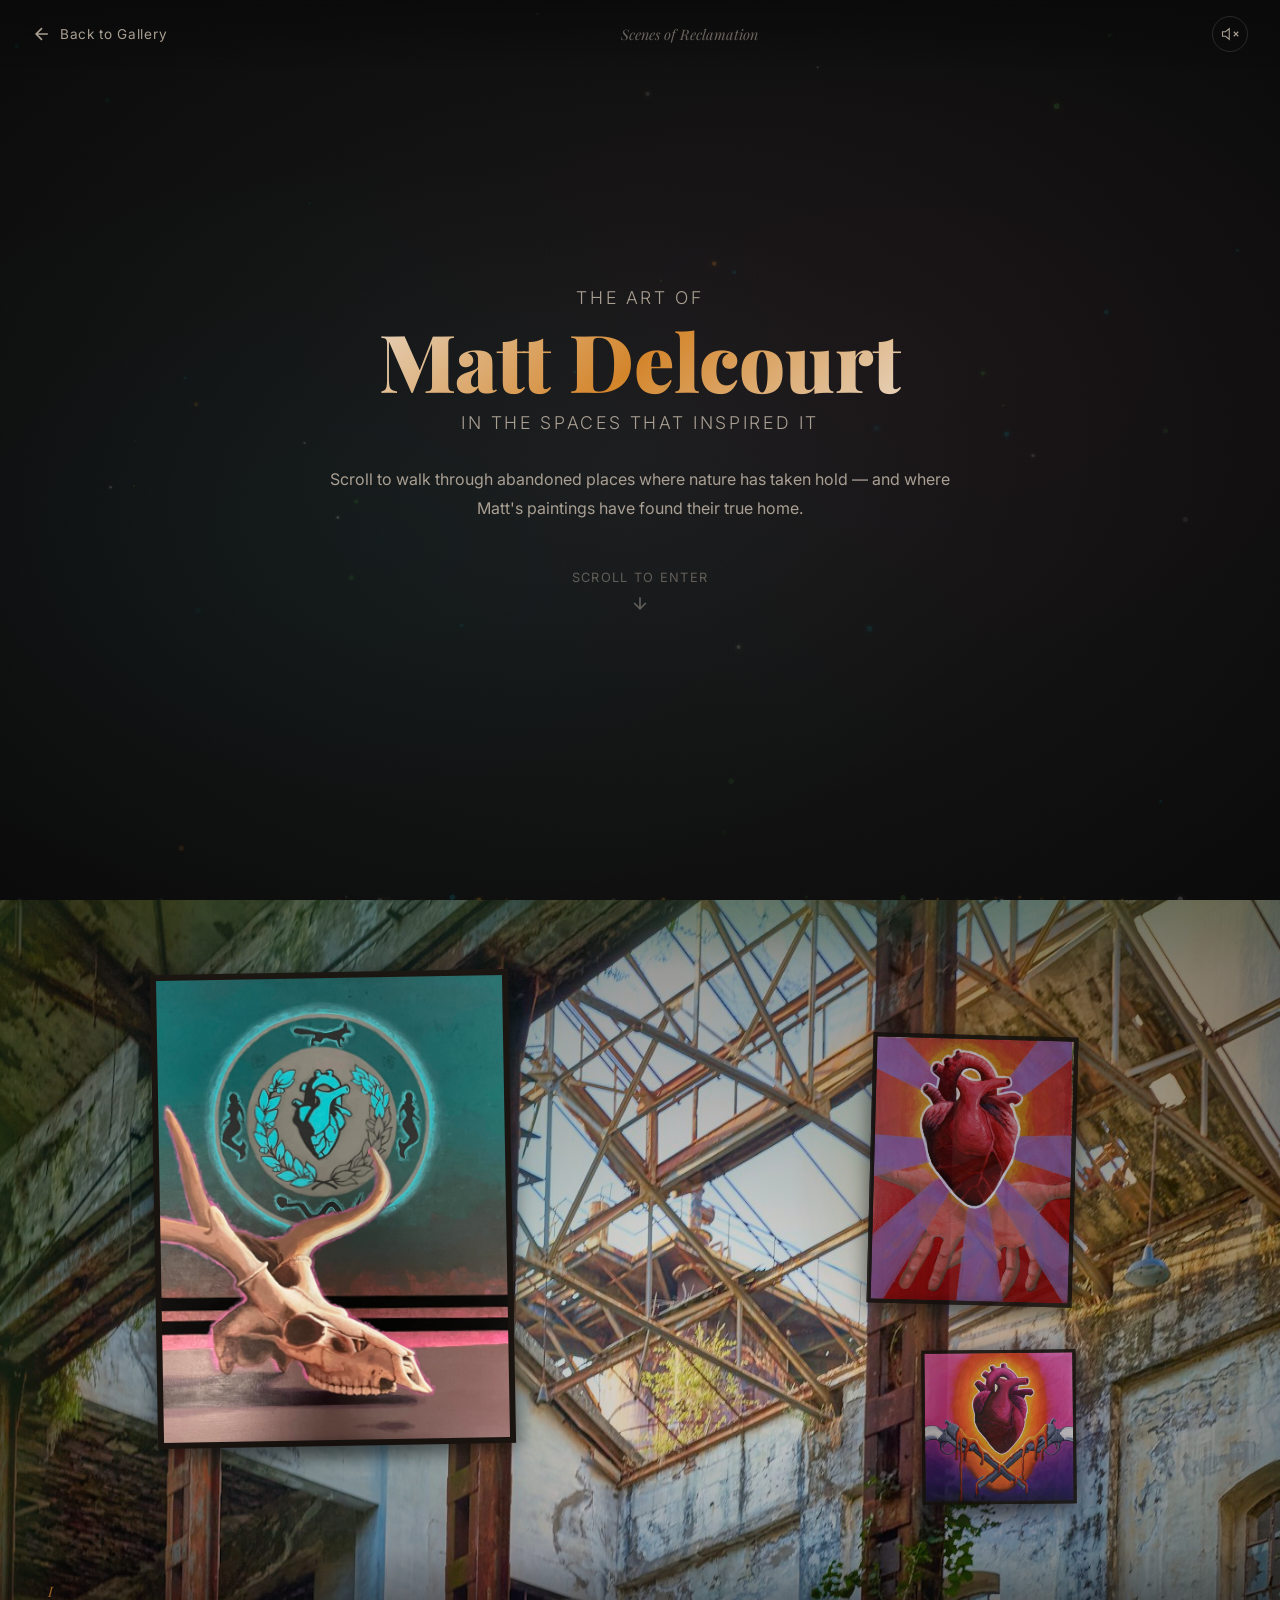
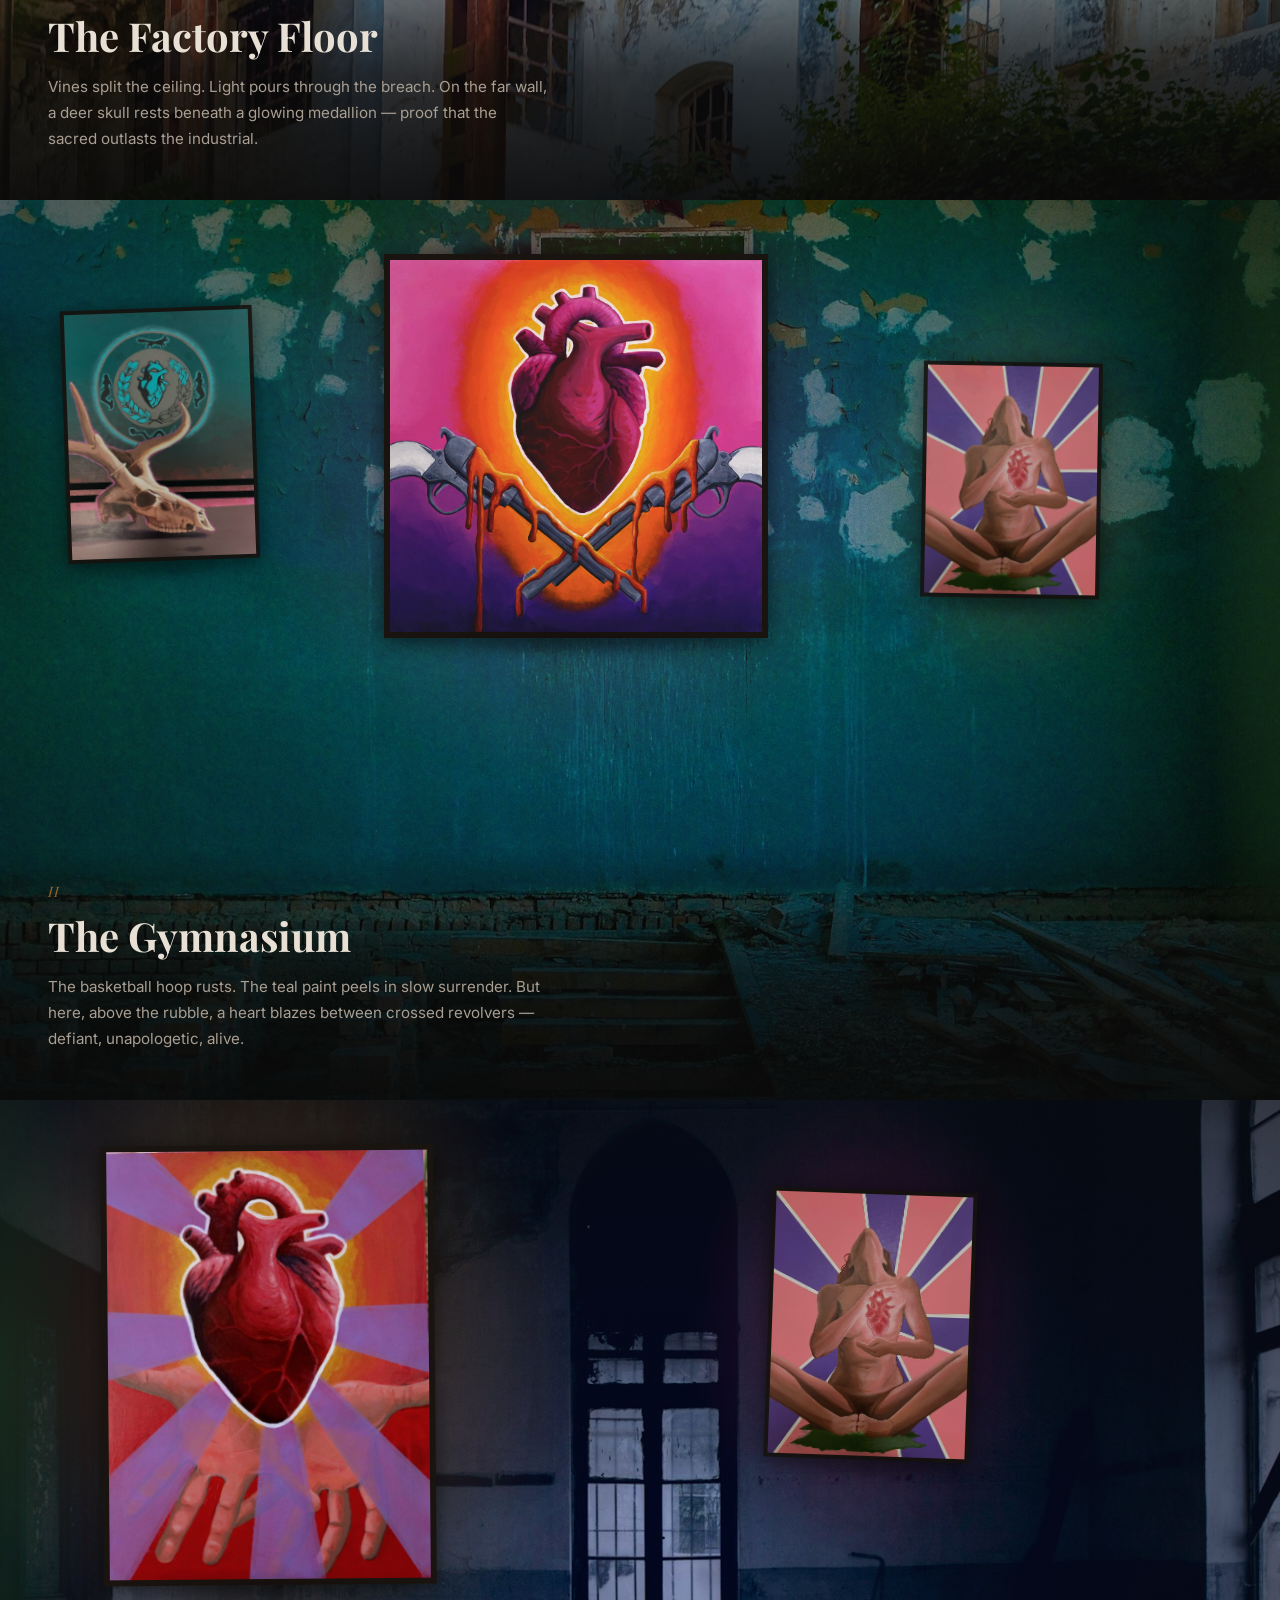
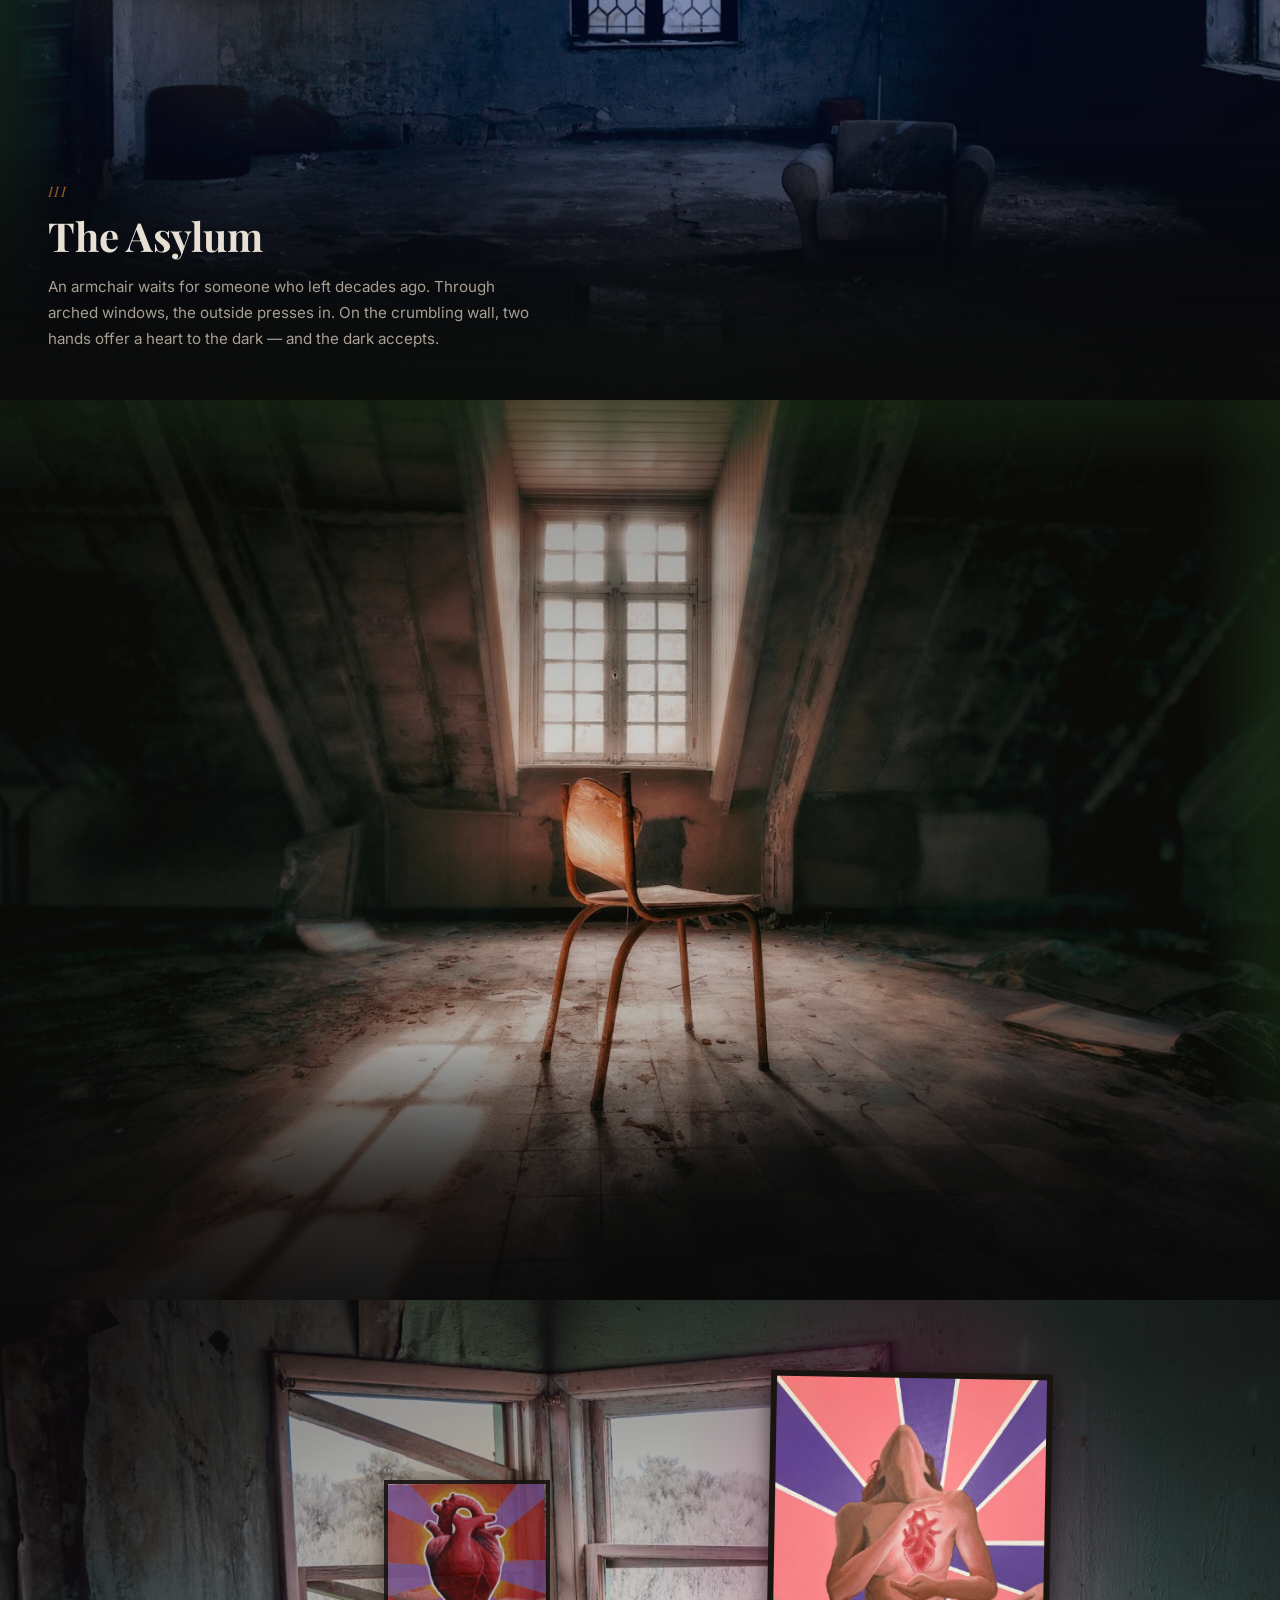
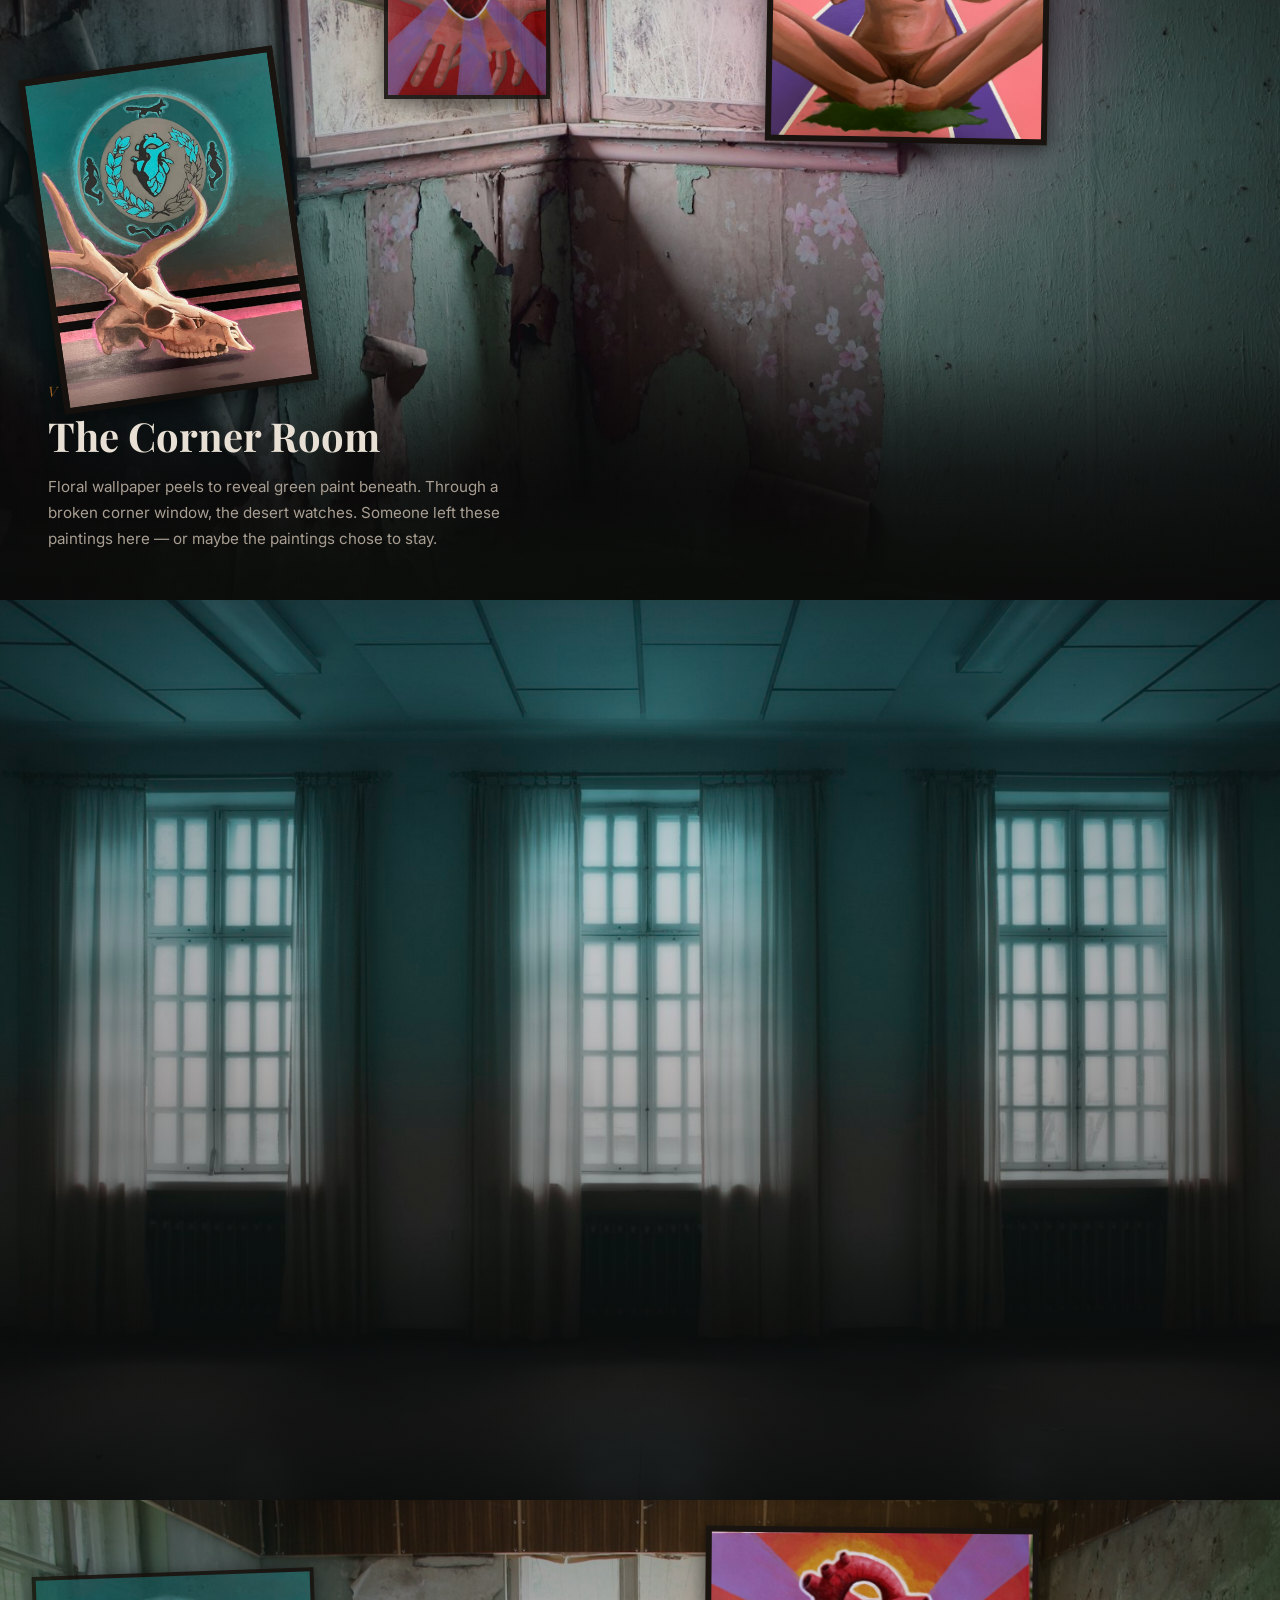
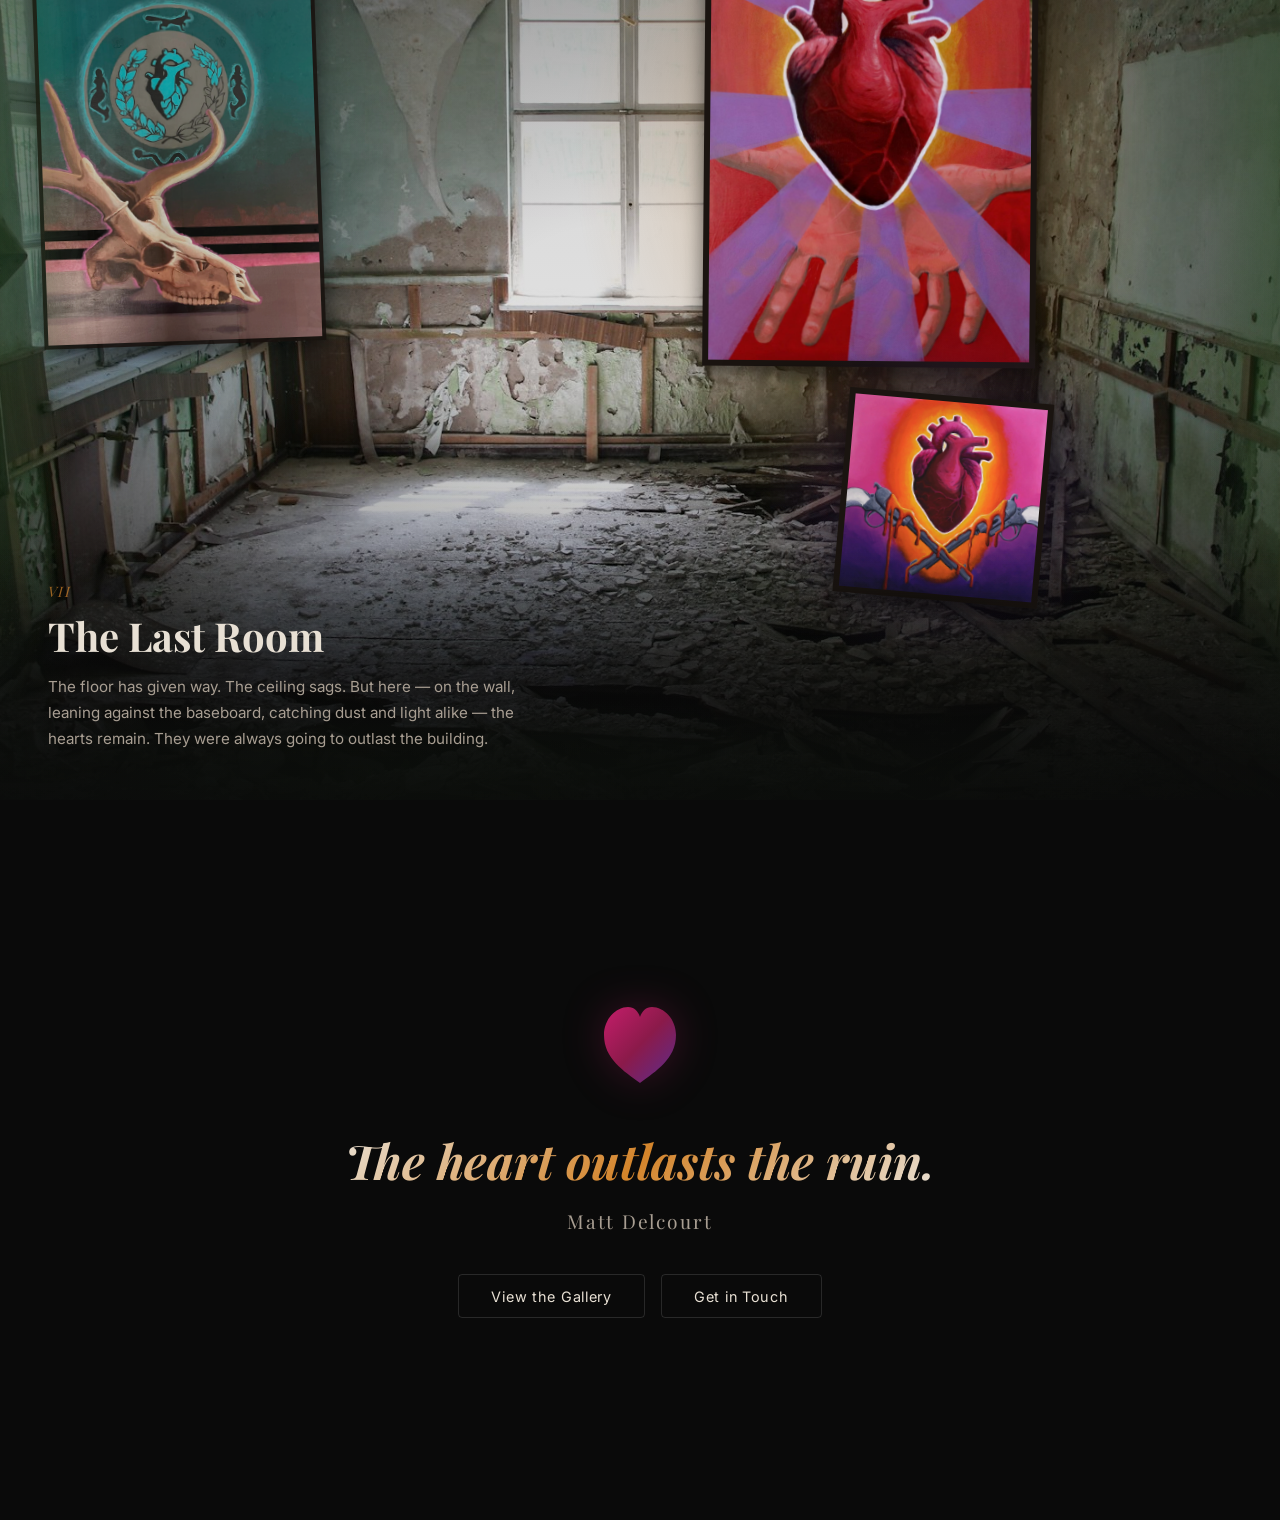
==== commit 73994660: "Add 11 atmospheric enhancements — particles, lightbox, loading screen, ambient sound Tier 1 — Atmosp" ====
--- a/scenes.html
+++ b/scenes.html
@@ -5,6 +5,18 @@
   <meta name="viewport" content="width=device-width, initial-scale=1.0">
   <title>Matt Delcourt — Scenes of Reclamation</title>
   <meta name="description" content="Matt Delcourt's paintings displayed in abandoned spaces reclaimed by nature. An immersive virtual gallery experience.">
+
+  <!-- Open Graph / Social Cards -->
+  <meta property="og:type" content="website">
+  <meta property="og:title" content="Matt Delcourt — Scenes of Reclamation">
+  <meta property="og:description" content="Walk through abandoned places where nature has taken hold — and where Matt's paintings have found their true home.">
+  <meta property="og:image" content="https://wburns02.github.io/matt-delcourt-art/images/painting4.jpeg">
+  <meta property="og:url" content="https://wburns02.github.io/matt-delcourt-art/scenes.html">
+  <meta name="twitter:card" content="summary_large_image">
+  <meta name="twitter:title" content="Matt Delcourt — Scenes of Reclamation">
+  <meta name="twitter:description" content="Walk through abandoned places where nature has taken hold — and where Matt's paintings have found their true home.">
+  <meta name="twitter:image" content="https://wburns02.github.io/matt-delcourt-art/images/painting4.jpeg">
+
   <link rel="preconnect" href="https://fonts.googleapis.com">
   <link rel="preconnect" href="https://fonts.gstatic.com" crossorigin>
   <link href="https://fonts.googleapis.com/css2?family=Playfair+Display:ital,wght@0,400;0,700;0,900;1,400&family=Inter:wght@300;400;500&display=swap" rel="stylesheet">
@@ -12,6 +24,40 @@
   <link rel="stylesheet" href="css/scenes.css">
 </head>
 <body>
+
+  <!-- ============================================= -->
+  <!-- FILM GRAIN (SVG noise filter)                 -->
+  <!-- ============================================= -->
+  <svg style="position:absolute;width:0;height:0" aria-hidden="true">
+    <filter id="grain-filter">
+      <feTurbulence type="fractalNoise" baseFrequency="0.75" numOctaves="4" stitchTiles="stitch" id="grain-seed"/>
+      <feColorMatrix type="saturate" values="0"/>
+    </filter>
+  </svg>
+  <div class="film-grain" style="filter:url(#grain-filter)"></div>
+
+  <!-- ============================================= -->
+  <!-- CANVAS OVERLAY (particles)                    -->
+  <!-- ============================================= -->
+  <canvas id="particle-canvas" class="canvas-overlay particle-canvas"></canvas>
+
+  <!-- ============================================= -->
+  <!-- LIGHTBOX MODAL                                -->
+  <!-- ============================================= -->
+  <div class="lightbox" id="lightbox" role="dialog" aria-modal="true" aria-hidden="true">
+    <div class="lightbox-backdrop" id="lightbox-backdrop"></div>
+    <button class="lightbox-close" id="lightbox-close" aria-label="Close">&times;</button>
+    <button class="lightbox-nav lightbox-prev" id="lightbox-prev" aria-label="Previous painting">&#8249;</button>
+    <button class="lightbox-nav lightbox-next" id="lightbox-next" aria-label="Next painting">&#8250;</button>
+    <div class="lightbox-content" id="lightbox-content">
+      <img class="lightbox-img" id="lightbox-img" src="" alt="">
+      <div class="lightbox-info">
+        <h3 class="lightbox-title" id="lightbox-title"></h3>
+        <p class="lightbox-desc" id="lightbox-desc"></p>
+        <a class="lightbox-inquire" id="lightbox-inquire" href="">Inquire About This Piece</a>
+      </div>
+    </div>
+  </div>
 
   <!-- Navigation back to main site -->
   <nav class="scenes-nav">
@@ -22,6 +68,18 @@
       <span>Back to Gallery</span>
     </a>
     <span class="nav-title">Scenes of Reclamation</span>
+    <button class="audio-toggle" id="audio-toggle" aria-label="Toggle ambient sound" title="Toggle ambient sound">
+      <svg class="audio-icon audio-icon-off" id="audio-off-icon" viewBox="0 0 24 24" fill="none" stroke="currentColor" stroke-width="1.5" width="18" height="18">
+        <path d="M11 5L6 9H2v6h4l5 4V5z"/>
+        <line x1="23" y1="9" x2="17" y2="15"/>
+        <line x1="17" y1="9" x2="23" y2="15"/>
+      </svg>
+      <svg class="audio-icon audio-icon-on" id="audio-on-icon" viewBox="0 0 24 24" fill="none" stroke="currentColor" stroke-width="1.5" width="18" height="18" style="display:none">
+        <path d="M11 5L6 9H2v6h4l5 4V5z"/>
+        <path d="M19.07 4.93a10 10 0 010 14.14"/>
+        <path d="M15.54 8.46a5 5 0 010 7.07"/>
+      </svg>
+    </button>
   </nav>
 
   <!-- Scroll progress indicator -->
--- a/css/scenes.css
+++ b/css/scenes.css
@@ -35,6 +35,186 @@
 }
 
 /* ============================================= */
+/* FILM GRAIN OVERLAY                            */
+/* ============================================= */
+.film-grain {
+  position: fixed;
+  top: -10%;
+  left: -10%;
+  width: 120%;
+  height: 120%;
+  pointer-events: none;
+  z-index: 500;
+  opacity: 0.04;
+  mix-blend-mode: overlay;
+}
+
+/* ============================================= */
+/* CANVAS OVERLAY (particles)                    */
+/* ============================================= */
+.canvas-overlay {
+  position: fixed;
+  top: 0;
+  left: 0;
+  width: 100vw;
+  height: 100vh;
+  pointer-events: none;
+}
+
+.particle-canvas {
+  z-index: 200;
+}
+
+/* ============================================= */
+/* LIGHTBOX                                      */
+/* ============================================= */
+.lightbox {
+  position: fixed;
+  inset: 0;
+  z-index: 10000;
+  display: flex;
+  align-items: center;
+  justify-content: center;
+  opacity: 0;
+  visibility: hidden;
+  transition: opacity 0.4s ease, visibility 0.4s ease;
+}
+
+.lightbox.active {
+  opacity: 1;
+  visibility: visible;
+}
+
+.lightbox-backdrop {
+  position: absolute;
+  inset: 0;
+  background: rgba(10, 10, 10, 0.92);
+  cursor: pointer;
+}
+
+.lightbox-content {
+  position: relative;
+  z-index: 2;
+  max-width: 85vw;
+  max-height: 85vh;
+  display: flex;
+  flex-direction: column;
+  align-items: center;
+}
+
+.lightbox.active .lightbox-content {
+  animation: lightbox-enter 0.4s ease-out;
+}
+
+@keyframes lightbox-enter {
+  from { transform: scale(0.92); opacity: 0; }
+  to { transform: scale(1); opacity: 1; }
+}
+
+.lightbox-img {
+  max-width: 100%;
+  max-height: 65vh;
+  object-fit: contain;
+  border-radius: 2px;
+  box-shadow: 0 8px 60px rgba(0, 0, 0, 0.6);
+}
+
+.lightbox-info {
+  text-align: center;
+  padding: 1.5rem 1rem 0;
+}
+
+.lightbox-title {
+  font-family: var(--font-heading);
+  font-size: 1.6rem;
+  font-weight: 700;
+  color: var(--text);
+  margin-bottom: 0.4rem;
+}
+
+.lightbox-desc {
+  font-size: 0.95rem;
+  color: var(--text-dim);
+  font-style: italic;
+  margin-bottom: 1.2rem;
+}
+
+.lightbox-inquire {
+  display: inline-block;
+  padding: 0.6rem 1.8rem;
+  border: 1px solid var(--gold);
+  border-radius: 3px;
+  font-size: 0.85rem;
+  letter-spacing: 0.08em;
+  color: var(--gold);
+  text-decoration: none;
+  transition: all 0.3s ease;
+}
+
+.lightbox-inquire:hover {
+  background: var(--gold);
+  color: #1a1a1a;
+}
+
+.lightbox-close {
+  position: absolute;
+  top: 1.5rem;
+  right: 1.5rem;
+  z-index: 3;
+  background: none;
+  border: none;
+  color: var(--text-dim);
+  font-size: 2.5rem;
+  cursor: pointer;
+  line-height: 1;
+  transition: color 0.3s;
+  width: 44px;
+  height: 44px;
+  display: flex;
+  align-items: center;
+  justify-content: center;
+}
+
+.lightbox-close:hover {
+  color: var(--text);
+}
+
+.lightbox-nav {
+  position: absolute;
+  top: 50%;
+  transform: translateY(-50%);
+  z-index: 3;
+  background: none;
+  border: none;
+  color: var(--text-dim);
+  font-size: 3.5rem;
+  cursor: pointer;
+  padding: 1rem;
+  line-height: 1;
+  transition: color 0.3s, transform 0.3s;
+}
+
+.lightbox-nav:hover {
+  color: var(--text);
+}
+
+.lightbox-prev {
+  left: 1rem;
+}
+
+.lightbox-prev:hover {
+  transform: translateY(-50%) translateX(-3px);
+}
+
+.lightbox-next {
+  right: 1rem;
+}
+
+.lightbox-next:hover {
+  transform: translateY(-50%) translateX(3px);
+}
+
+/* ============================================= */
 /* NAVIGATION                                    */
 /* ============================================= */
 .scenes-nav {
@@ -73,6 +253,41 @@
   font-size: 0.9rem;
   color: var(--text-dim);
   opacity: 0.6;
+}
+
+/* ============================================= */
+/* AUDIO TOGGLE                                  */
+/* ============================================= */
+.audio-toggle {
+  background: none;
+  border: 1px solid #ffffff20;
+  border-radius: 50%;
+  width: 36px;
+  height: 36px;
+  display: flex;
+  align-items: center;
+  justify-content: center;
+  cursor: pointer;
+  pointer-events: auto;
+  color: var(--text-dim);
+  transition: all 0.3s ease;
+  flex-shrink: 0;
+}
+
+.audio-toggle:hover {
+  border-color: var(--moss);
+  color: var(--text);
+}
+
+.audio-toggle.playing {
+  border-color: var(--moss);
+  color: #4a9a42;
+  animation: audio-pulse 2s ease-in-out infinite;
+}
+
+@keyframes audio-pulse {
+  0%, 100% { box-shadow: 0 0 0 0 rgba(45, 90, 39, 0.3); }
+  50% { box-shadow: 0 0 10px 3px rgba(45, 90, 39, 0.15); }
 }
 
 /* ============================================= */
@@ -195,14 +410,15 @@
 /* Background photo */
 .scene-bg {
   position: absolute;
-  inset: 0;
+  inset: -10px;
   background-size: cover;
   background-position: center;
   background-repeat: no-repeat;
   z-index: 1;
-}
-
-/* Darkness overlay to set mood and improve painting contrast */
+  transition: transform 0.1s linear;
+}
+
+/* Darkness overlay */
 .scene-darkness {
   position: absolute;
   inset: 0;
@@ -294,6 +510,7 @@
   pointer-events: auto;
   opacity: 0;
   transition: opacity 1.2s ease-out, transform 1.2s ease-out;
+  cursor: pointer;
 }
 
 .wall-painting.visible {
@@ -334,6 +551,11 @@
     opacity: 0.9;
     filter: brightness(0.85);
   }
+}
+
+/* Painting wrapper (for mouse parallax offset) */
+.painting-wrapper {
+  transition: transform 0.15s ease-out;
 }
 
 /* Frame styling */
@@ -362,7 +584,6 @@
   border-width: 3px;
 }
 
-/* Shadow beneath frame (as if cast on wall) */
 .frame-shadow {
   position: absolute;
   bottom: -15px;
@@ -373,7 +594,7 @@
   filter: blur(8px);
 }
 
-/* Glow effect — painting illuminates the surrounding wall */
+/* Glow effect */
 .wall-glow {
   position: absolute;
   inset: -40%;
@@ -564,7 +785,6 @@
     display: none;
   }
 
-  /* Scale paintings up a bit on mobile so they're visible */
   .wall-painting {
     transform: rotate(var(--painting-rotate, 0deg)) scale(1.2);
   }
@@ -573,6 +793,14 @@
   .scene-vines-right {
     width: 50px;
   }
+
+  .lightbox-nav {
+    font-size: 2.5rem;
+    padding: 0.5rem;
+  }
+
+  .lightbox-prev { left: 0.5rem; }
+  .lightbox-next { right: 0.5rem; }
 }
 
 @media (max-width: 480px) {
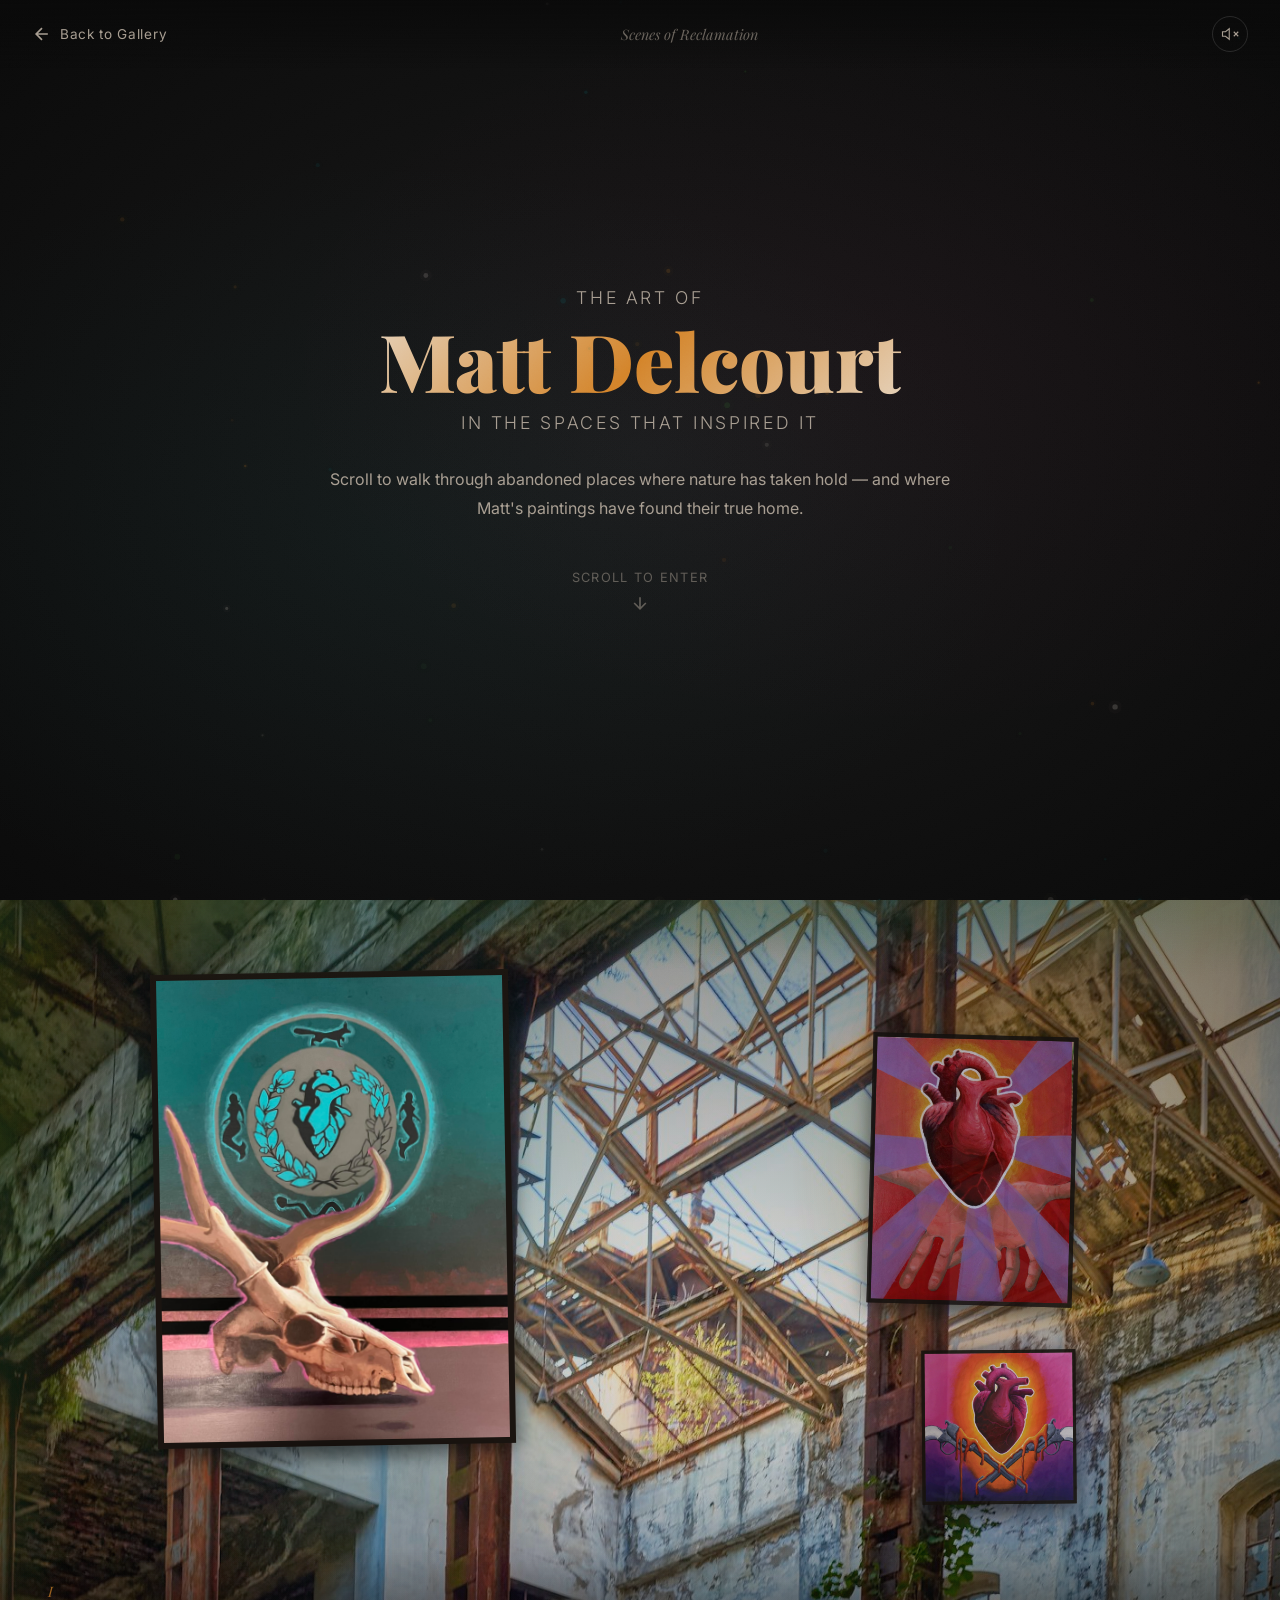
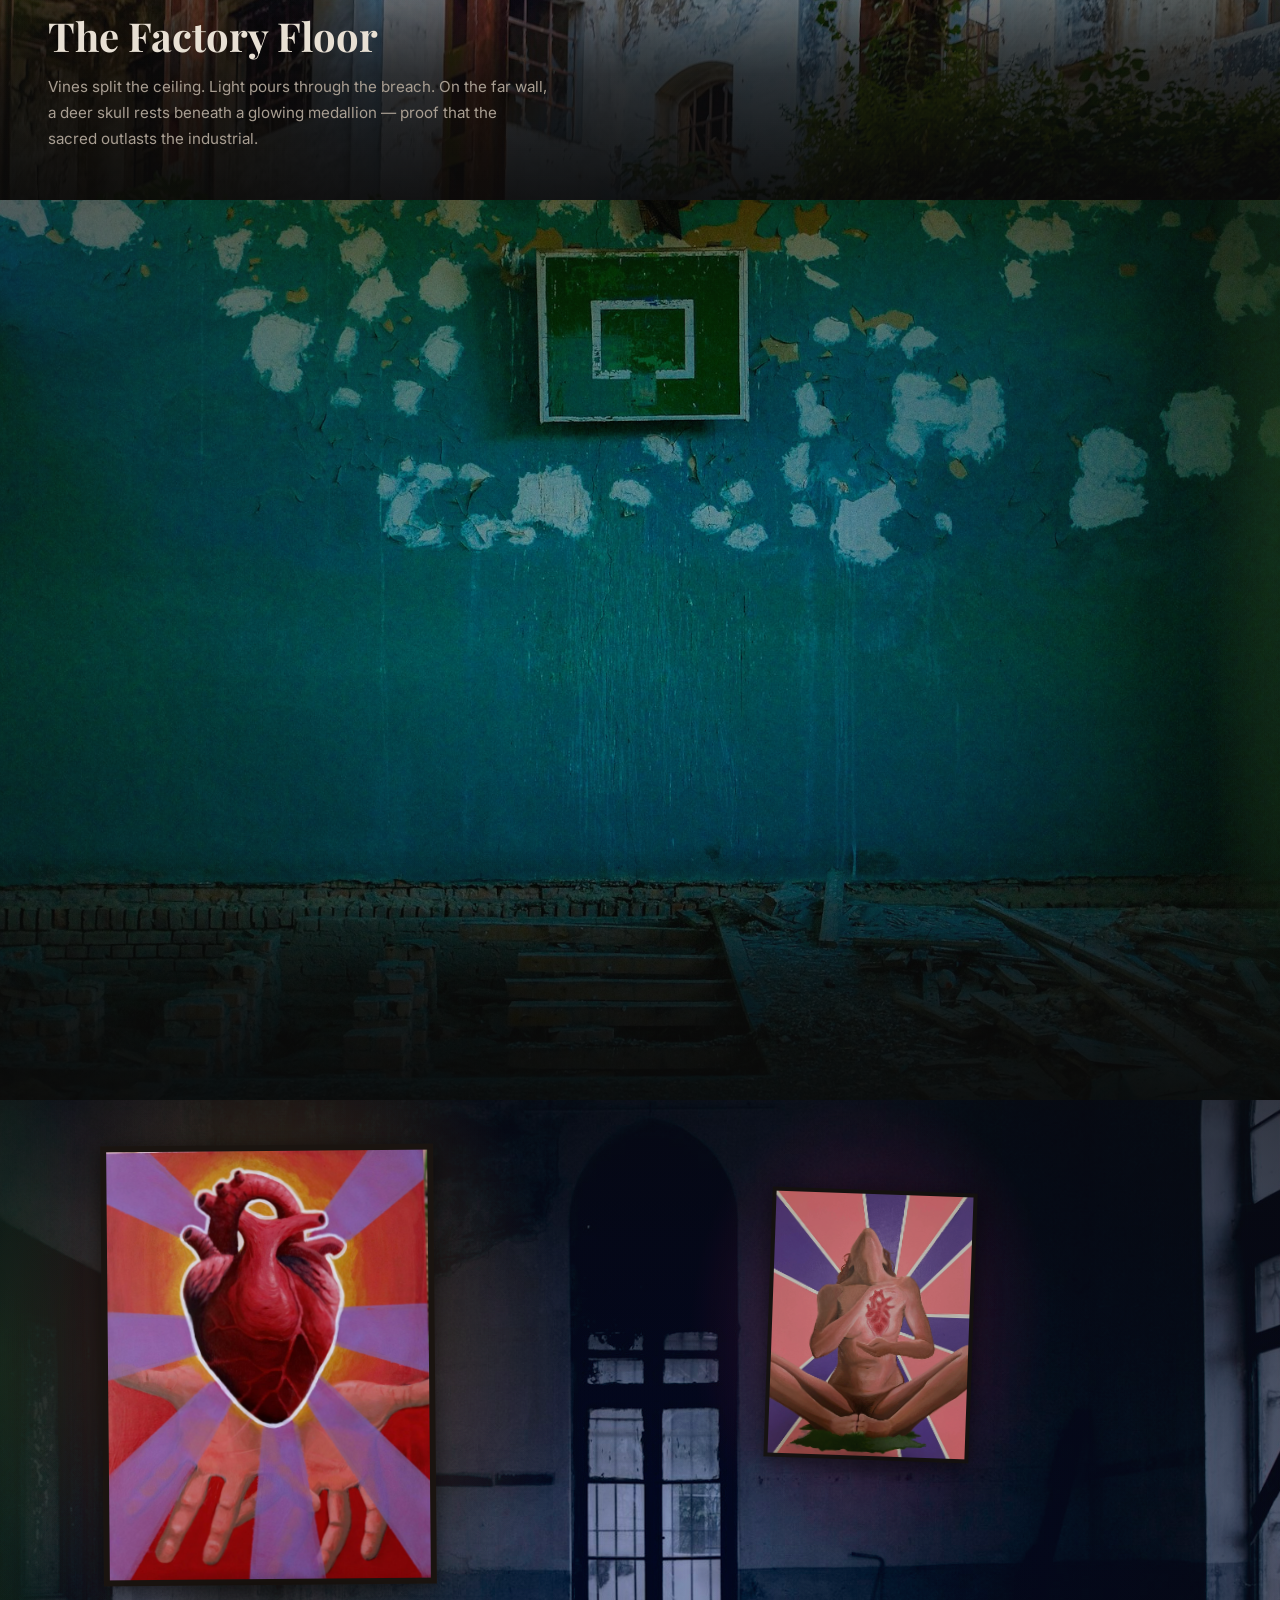
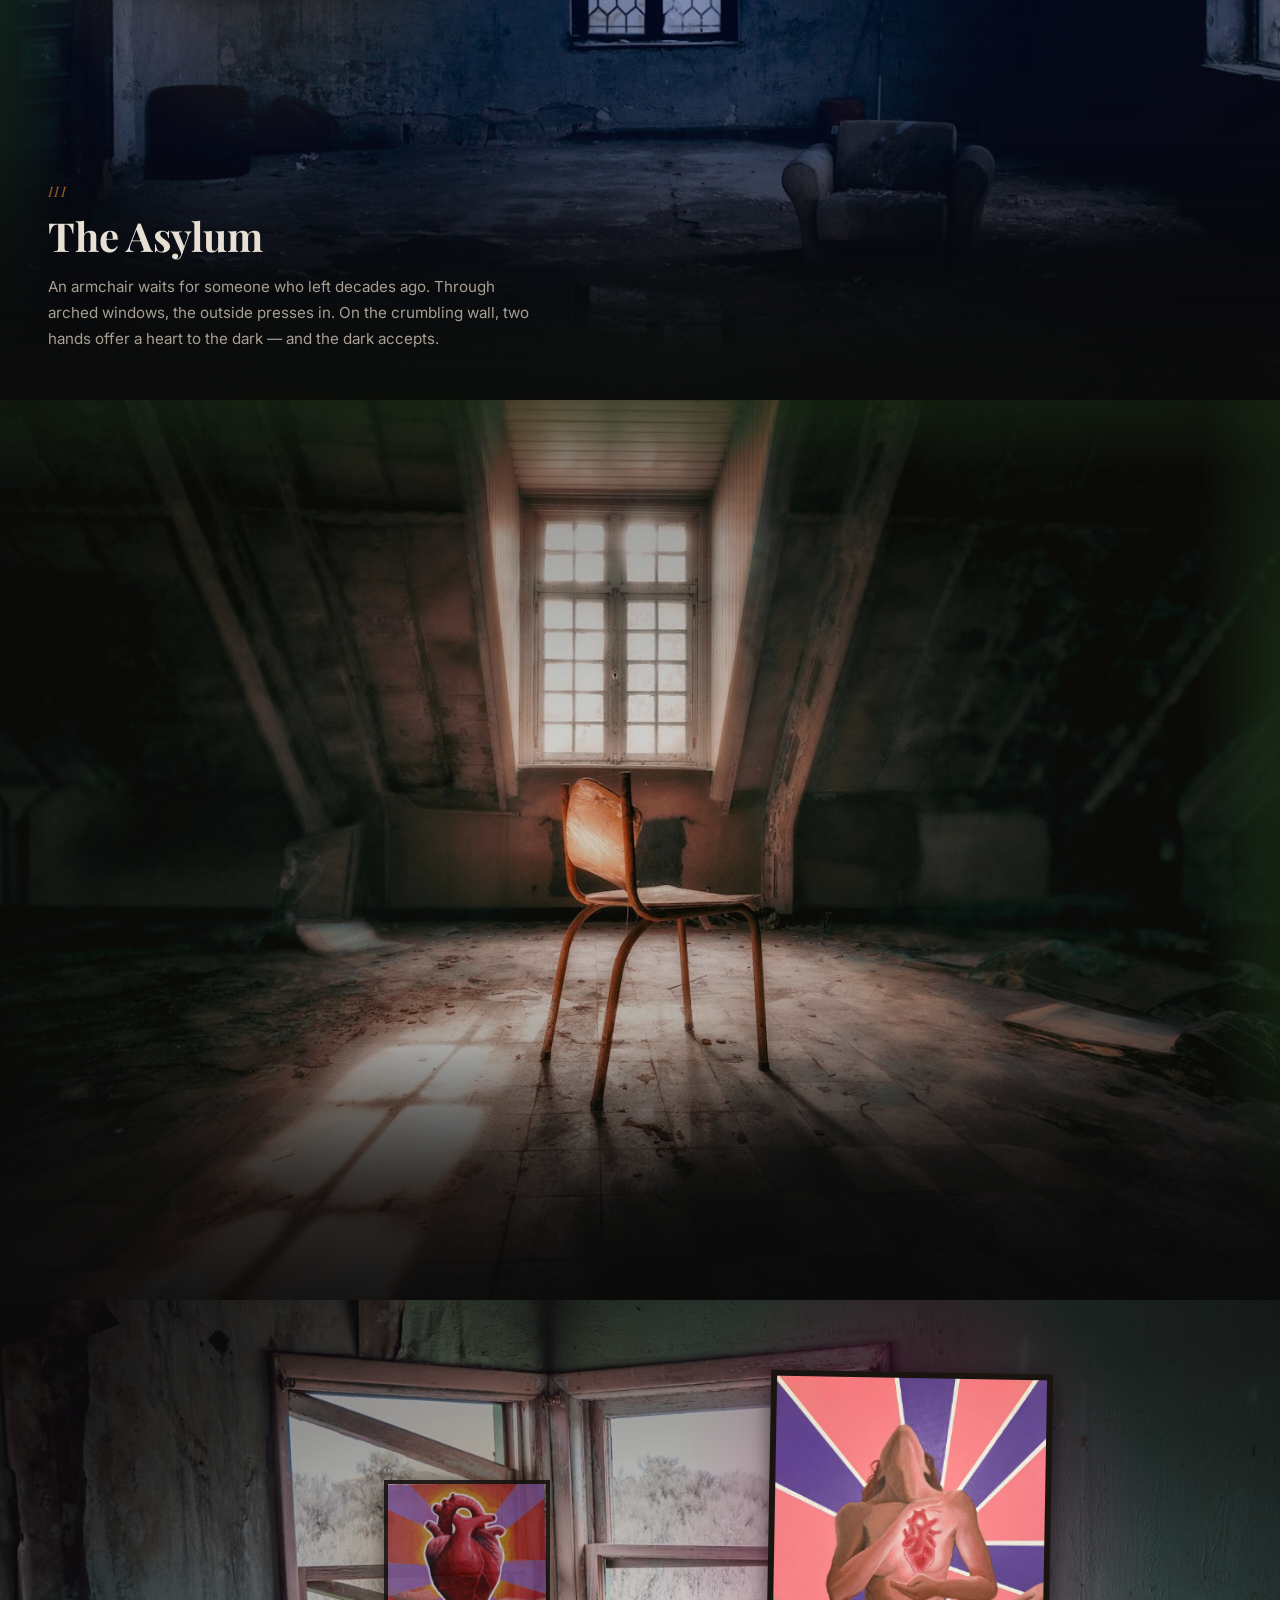
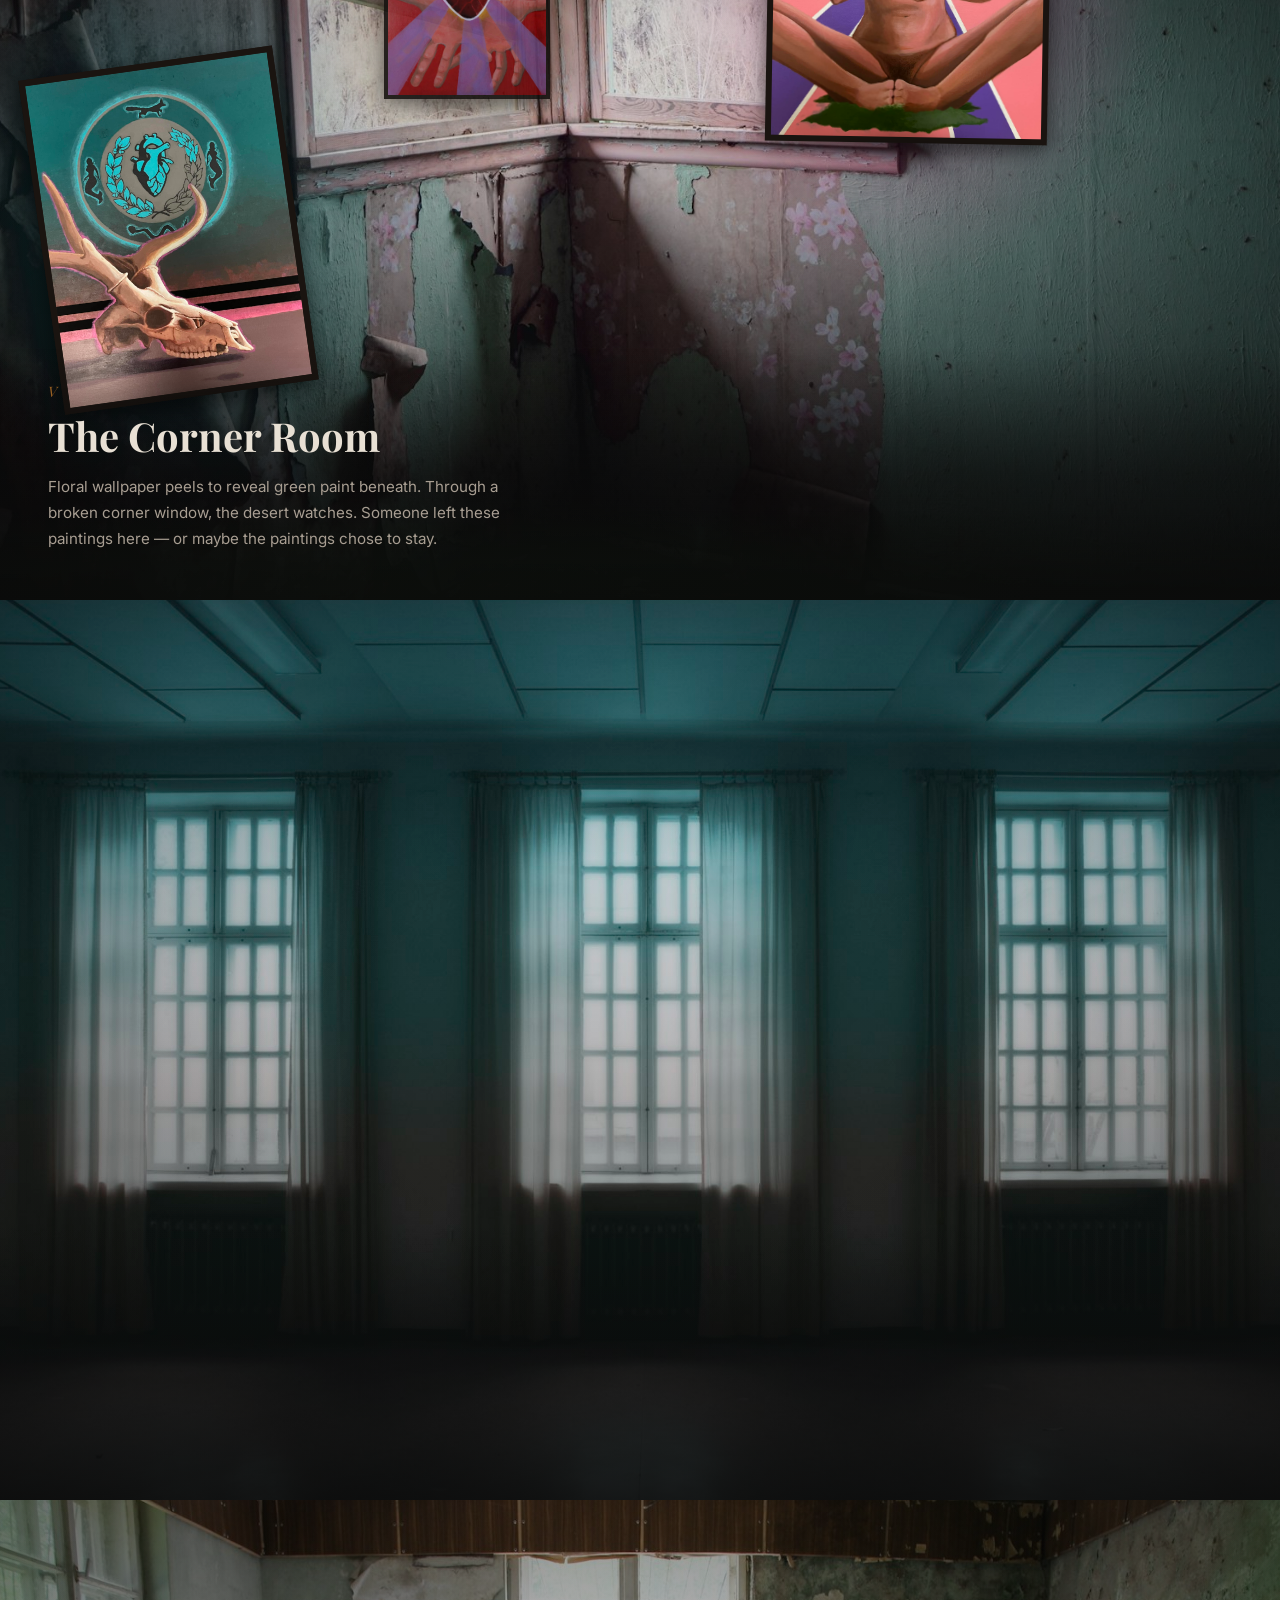
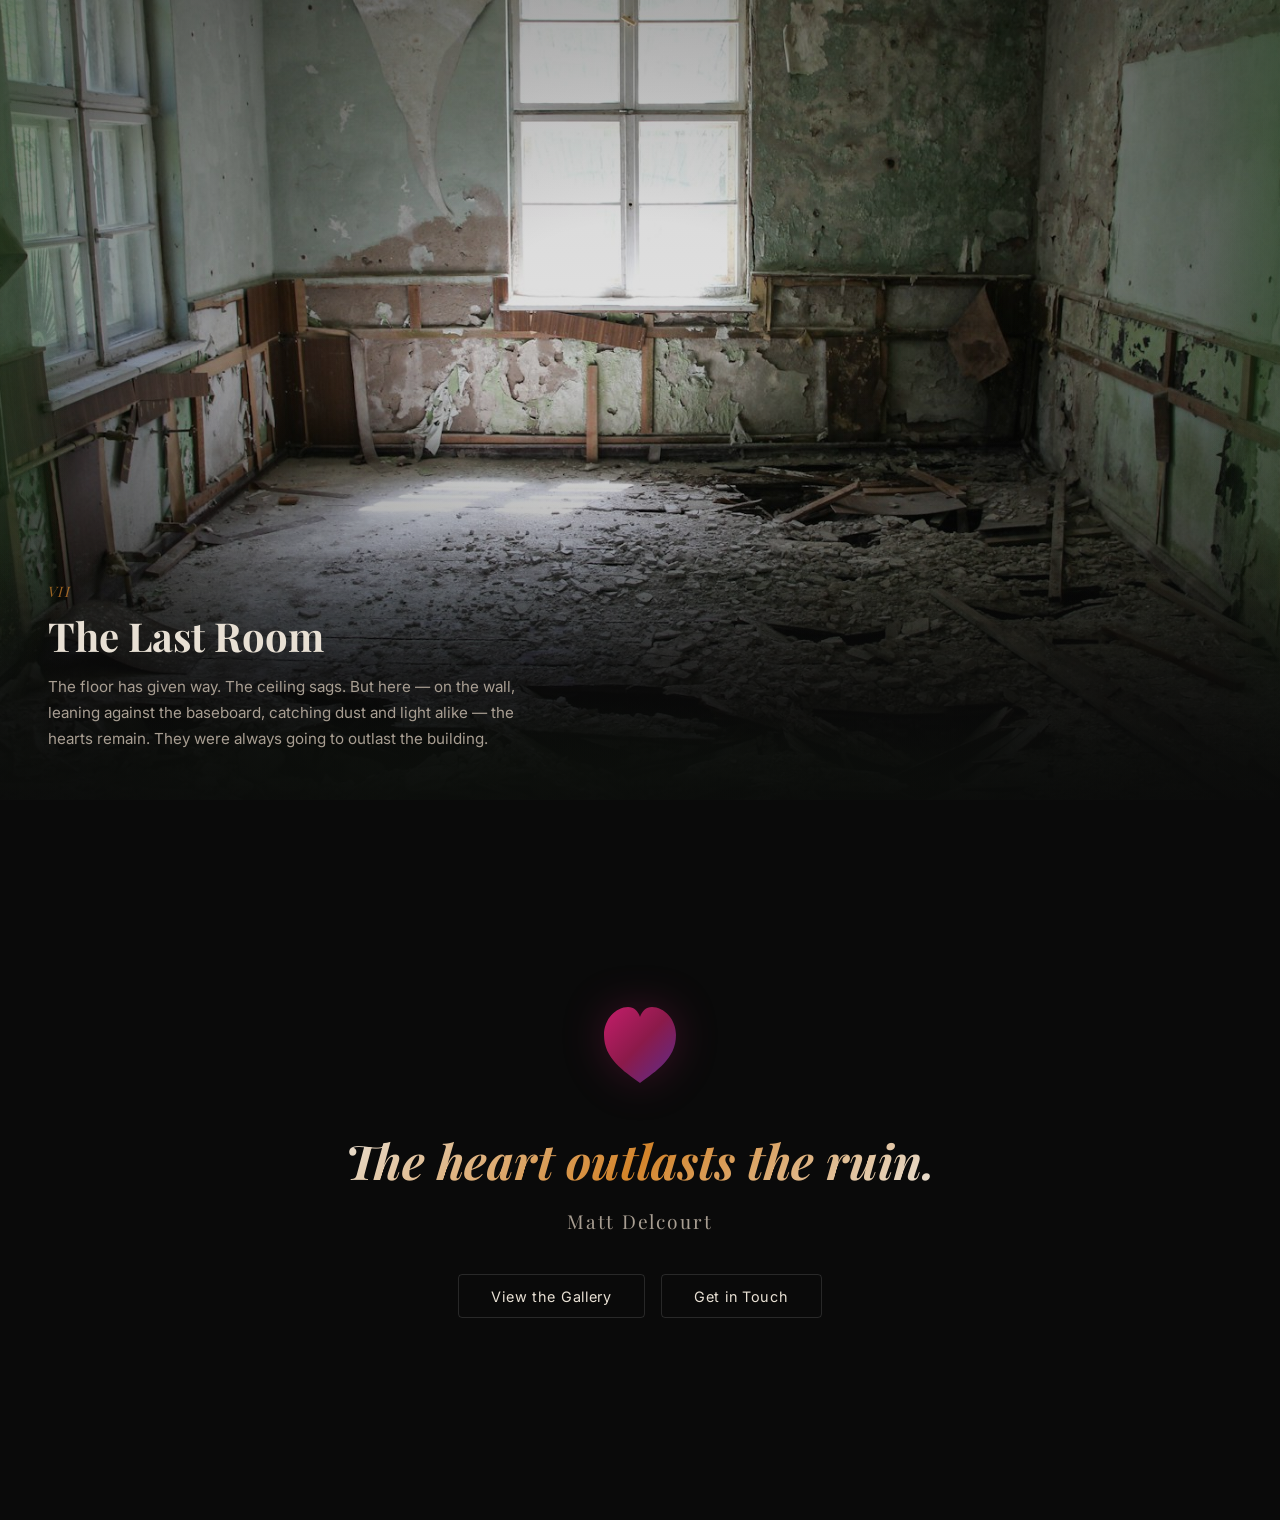
==== commit 252c5110: "Add 8 hidden easter eggs across both pages 1. Console ASCII Art — anatomical heart + "You looked beh" ====
--- a/scenes.html
+++ b/scenes.html
@@ -22,6 +22,7 @@
   <link href="https://fonts.googleapis.com/css2?family=Playfair+Display:ital,wght@0,400;0,700;0,900;1,400&family=Inter:wght@300;400;500&display=swap" rel="stylesheet">
   <link rel="icon" href="data:image/svg+xml,<svg xmlns='http://www.w3.org/2000/svg' viewBox='0 0 100 100'><text y='.9em' font-size='90'>&#x1FAC0;</text></svg>">
   <link rel="stylesheet" href="css/scenes.css">
+  <link rel="stylesheet" href="css/easter-eggs.css">
 </head>
 <body>
 
@@ -505,5 +506,6 @@
   </section>
 
   <script src="js/scenes.js"></script>
+  <script src="js/easter-eggs.js"></script>
 </body>
 </html>
--- a/css/easter-eggs.css
+++ b/css/easter-eggs.css
@@ -0,0 +1,271 @@
+/* ============================================= */
+/* EASTER EGGS — Shared Styles                   */
+/* ============================================= */
+
+/* ============================================= */
+/* RAINSTORM (Konami Code)                       */
+/* ============================================= */
+body.rain-active .painting-frame::after,
+body.rain-active .frame::after {
+  content: '';
+  position: absolute;
+  inset: 0;
+  background: linear-gradient(
+    135deg,
+    transparent 0%,
+    rgba(180,200,220,0.06) 30%,
+    rgba(180,200,220,0.12) 50%,
+    rgba(180,200,220,0.06) 70%,
+    transparent 100%
+  );
+  animation: wet-shimmer 1.8s ease-in-out infinite;
+  pointer-events: none;
+  z-index: 2;
+}
+
+@keyframes wet-shimmer {
+  0%, 100% { opacity: 0.3; transform: translateX(-30%); }
+  50% { opacity: 1; transform: translateX(30%); }
+}
+
+body.rain-active .painting-glow,
+body.rain-active .wall-glow {
+  opacity: 0.7 !important;
+}
+
+/* ============================================= */
+/* IDLE TAKEOVER (30s inactivity)                */
+/* ============================================= */
+.idle-overlay {
+  position: fixed;
+  inset: 0;
+  z-index: 800;
+  pointer-events: none;
+  opacity: 0;
+  transition: opacity 2s ease-in;
+  background:
+    radial-gradient(ellipse at 0% 0%, rgba(45,90,39,0.55) 0%, transparent 35%),
+    radial-gradient(ellipse at 100% 0%, rgba(45,90,39,0.45) 0%, transparent 30%),
+    radial-gradient(ellipse at 0% 100%, rgba(45,90,39,0.55) 0%, transparent 35%),
+    radial-gradient(ellipse at 100% 100%, rgba(45,90,39,0.45) 0%, transparent 30%),
+    radial-gradient(ellipse at 50% 0%, rgba(26,58,24,0.3) 0%, transparent 40%),
+    radial-gradient(ellipse at 50% 100%, rgba(26,58,24,0.3) 0%, transparent 40%),
+    radial-gradient(ellipse at 50% 50%, transparent 30%, rgba(10,30,10,0.2) 100%);
+}
+
+body.idle-takeover .idle-overlay {
+  opacity: 1;
+  transition: opacity 5s ease-out;
+}
+
+body.idle-takeover .painting-frame img,
+body.idle-takeover .frame img {
+  filter: brightness(0.5) saturate(0.3) !important;
+  transition: filter 5s ease-out !important;
+}
+
+body.idle-takeover .painting-info,
+body.idle-takeover .scene-caption,
+body.idle-takeover .hero-tagline,
+body.idle-takeover .artist-statement,
+body.idle-takeover .contact-text,
+body.idle-takeover .intro-desc {
+  opacity: 0.3;
+  transition: opacity 5s ease-out;
+}
+
+body.idle-takeover .section-title,
+body.idle-takeover .hero-title,
+body.idle-takeover .intro-name,
+body.idle-takeover h2,
+body.idle-takeover h3 {
+  filter: brightness(0.5);
+  transition: filter 5s ease-out;
+}
+
+/* Reset transitions when active again */
+body:not(.idle-takeover) .painting-frame img,
+body:not(.idle-takeover) .frame img {
+  transition: filter 1.5s ease-in !important;
+}
+
+body:not(.idle-takeover) .painting-info,
+body:not(.idle-takeover) .scene-caption,
+body:not(.idle-takeover) .hero-tagline,
+body:not(.idle-takeover) .artist-statement,
+body:not(.idle-takeover) .contact-text,
+body:not(.idle-takeover) .intro-desc {
+  transition: opacity 1.5s ease-in;
+}
+
+body:not(.idle-takeover) .section-title,
+body:not(.idle-takeover) .hero-title,
+body:not(.idle-takeover) .intro-name,
+body:not(.idle-takeover) h2,
+body:not(.idle-takeover) h3 {
+  transition: filter 1.5s ease-in;
+}
+
+/* ============================================= */
+/* SHAKE TO QUAKE (mobile)                       */
+/* ============================================= */
+body.quake-active {
+  animation: quake-shake 0.12s linear 8 !important;
+}
+
+@keyframes quake-shake {
+  0%, 100% { transform: translate(0, 0); }
+  25% { transform: translate(-3px, 1px); }
+  50% { transform: translate(2px, -2px); }
+  75% { transform: translate(-1px, 2px); }
+}
+
+body.quake-active .painting-frame,
+body.quake-active .frame {
+  animation: painting-wobble 0.25s ease-in-out 4 !important;
+}
+
+@keyframes painting-wobble {
+  0%, 100% { transform: rotate(0deg); }
+  25% { transform: rotate(-2.5deg); }
+  75% { transform: rotate(2.5deg); }
+}
+
+/* ============================================= */
+/* DOUBLE-CLICK CRACKS                           */
+/* ============================================= */
+@keyframes crack-draw {
+  to { stroke-dashoffset: 0; }
+}
+
+@keyframes crack-appear {
+  to { opacity: 0.6; }
+}
+
+/* ============================================= */
+/* MIDNIGHT MODE (12AM–3AM)                      */
+/* ============================================= */
+.midnight-overlay {
+  position: fixed;
+  inset: 0;
+  background: linear-gradient(180deg, rgba(5,10,35,0.25) 0%, rgba(8,15,40,0.2) 50%, rgba(5,10,35,0.25) 100%);
+  pointer-events: none;
+  z-index: 1;
+  animation: midnight-fade-in 3s ease-out;
+}
+
+@keyframes midnight-fade-in {
+  from { opacity: 0; }
+  to { opacity: 1; }
+}
+
+body.midnight-mode {
+  background-color: #0a0f1a !important;
+}
+
+body.midnight-mode .particle-canvas {
+  filter: brightness(2) saturate(1.5);
+}
+
+body.midnight-mode .painting-frame img,
+body.midnight-mode .frame img {
+  filter: brightness(0.8) saturate(0.65);
+}
+
+body.midnight-mode .hero-texture {
+  background-color: #0a0f1a !important;
+}
+
+body.midnight-mode .section-transition {
+  filter: hue-rotate(30deg);
+}
+
+/* ============================================= */
+/* X-RAY HEART PULSE (long-press)                */
+/* ============================================= */
+.xray-heart {
+  position: absolute;
+  inset: 0;
+  display: flex;
+  align-items: center;
+  justify-content: center;
+  pointer-events: none;
+  z-index: 5;
+  animation: xray-beat 0.9s ease-in-out 3 forwards;
+}
+
+.xray-heart-svg {
+  width: 45%;
+  height: auto;
+  filter: drop-shadow(0 0 25px rgba(196,30,106,0.6));
+}
+
+@keyframes xray-beat {
+  0%, 100% { opacity: 0.2; transform: scale(0.92); }
+  30% { opacity: 0.7; transform: scale(1.06); }
+  50% { opacity: 0.5; transform: scale(0.98); }
+  65% { opacity: 0.6; transform: scale(1.03); }
+  80% { opacity: 0.4; transform: scale(1); }
+}
+
+/* ============================================= */
+/* PI SEQUENCE SIGNATURE                         */
+/* ============================================= */
+.signature-overlay {
+  position: fixed;
+  inset: 0;
+  z-index: 9999;
+  display: flex;
+  flex-direction: column;
+  align-items: center;
+  justify-content: center;
+  background: rgba(10,10,10,0.85);
+  pointer-events: none;
+  animation: signature-lifecycle 6s ease-out forwards;
+}
+
+@keyframes signature-lifecycle {
+  0% { opacity: 0; }
+  10% { opacity: 1; }
+  80% { opacity: 1; }
+  100% { opacity: 0; }
+}
+
+.signature-heart {
+  width: 50px;
+  height: 55px;
+  margin-bottom: 1.5rem;
+  filter: drop-shadow(0 0 20px rgba(196,30,106,0.5));
+  animation: sig-heart-pulse 1.5s ease-in-out infinite;
+}
+
+@keyframes sig-heart-pulse {
+  0%, 100% { transform: scale(1); opacity: 0.6; }
+  50% { transform: scale(1.1); opacity: 1; }
+}
+
+.signature-text {
+  font-family: 'Playfair Display', Georgia, serif;
+  font-style: italic;
+  font-size: clamp(1.1rem, 2.5vw, 1.6rem);
+  color: rgba(232,224,212,0.85);
+  text-align: center;
+  max-width: 440px;
+  padding: 0 2rem;
+  line-height: 1.8;
+  animation: sig-text-focus 2s ease-out forwards;
+}
+
+@keyframes sig-text-focus {
+  from { filter: blur(4px); transform: translateY(10px); }
+  to { filter: blur(0); transform: translateY(0); }
+}
+
+.signature-credit {
+  font-family: 'Inter', sans-serif;
+  font-size: 0.8rem;
+  letter-spacing: 0.15em;
+  text-transform: uppercase;
+  color: rgba(168,158,146,0.6);
+  margin-top: 1.5rem;
+}
